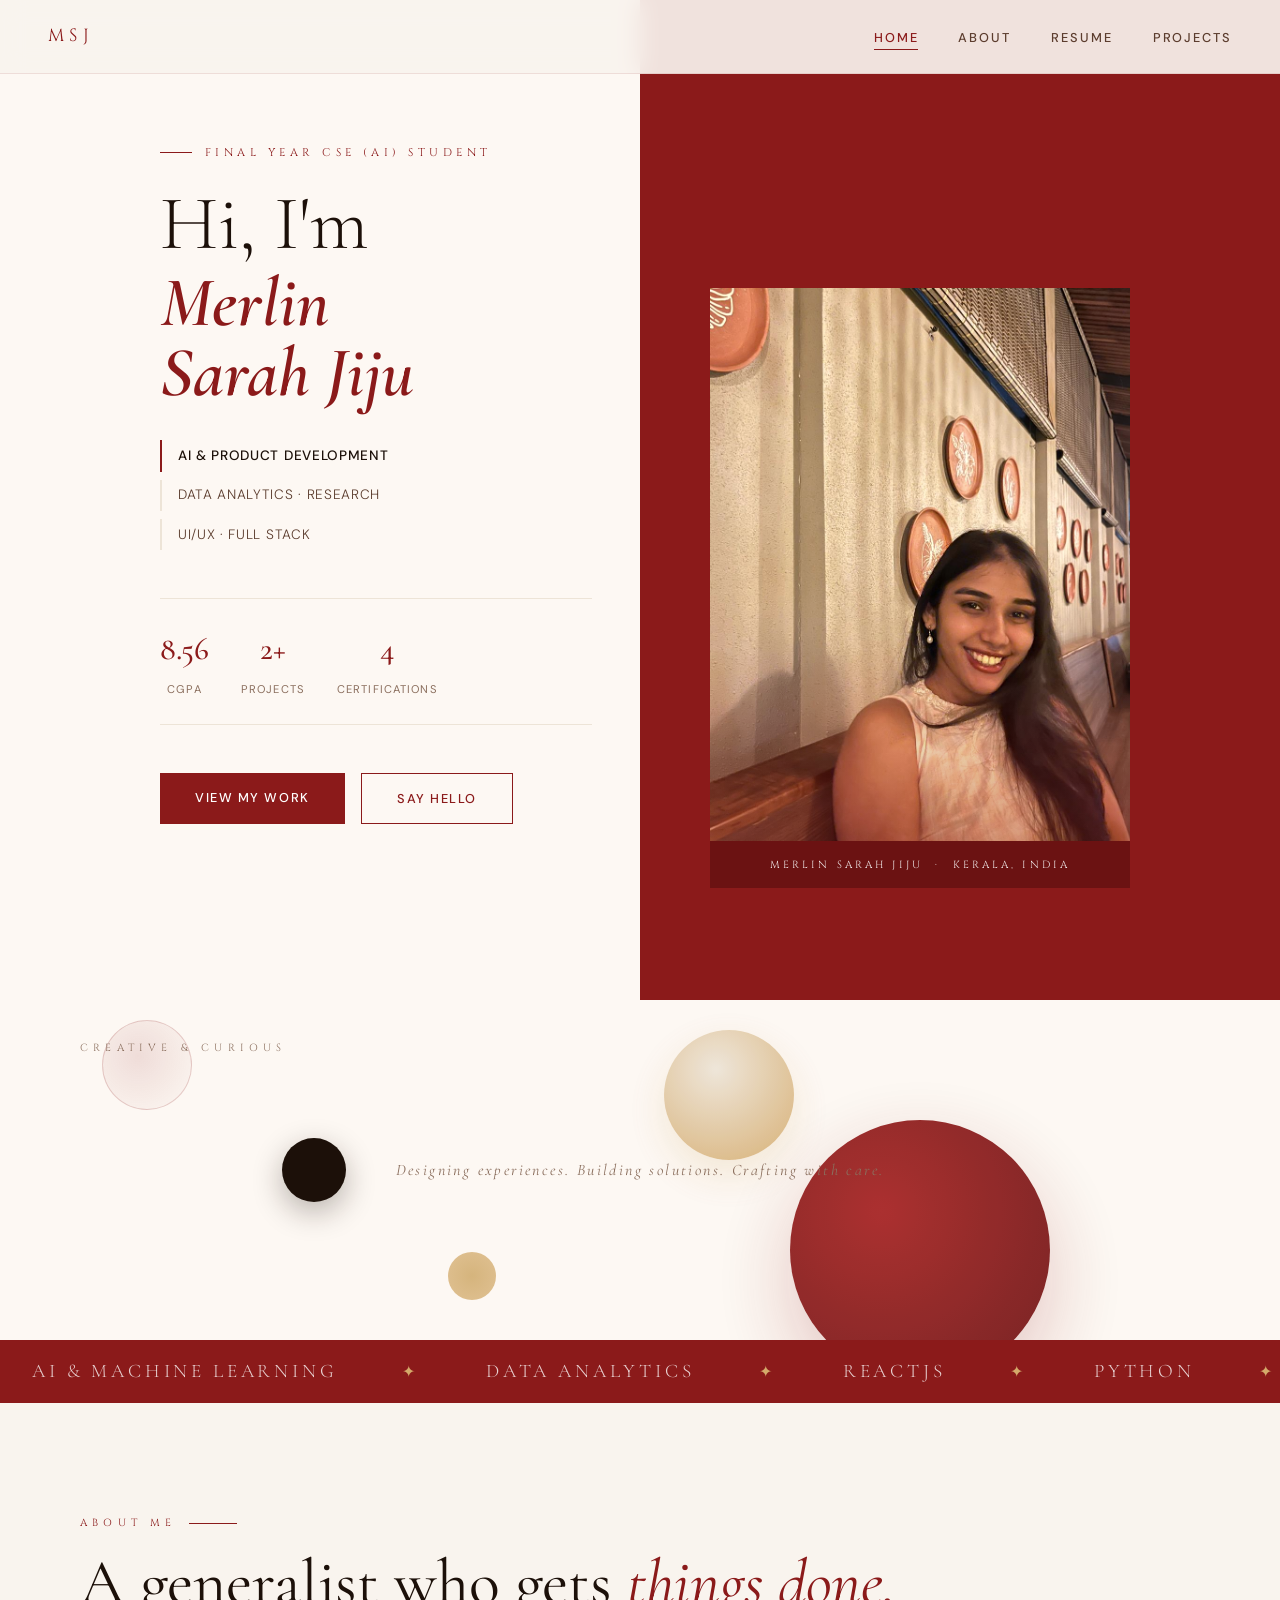
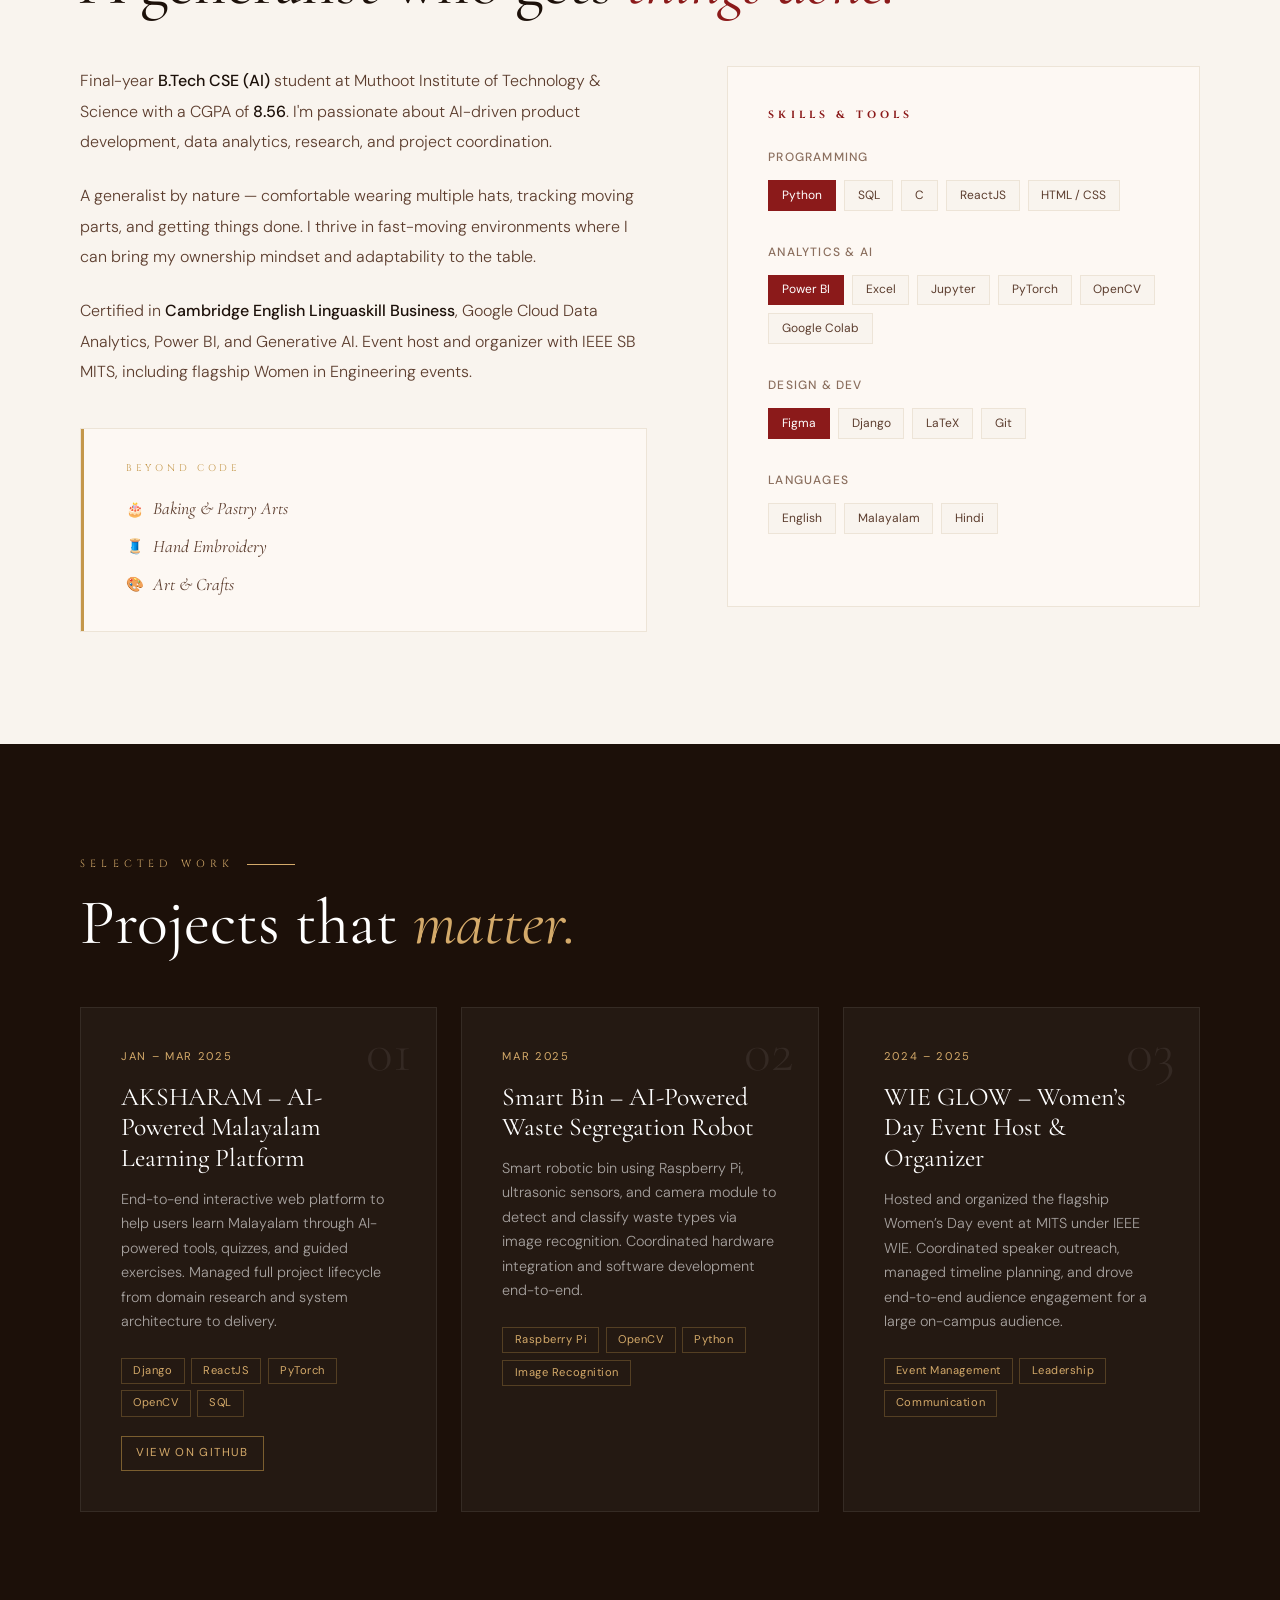
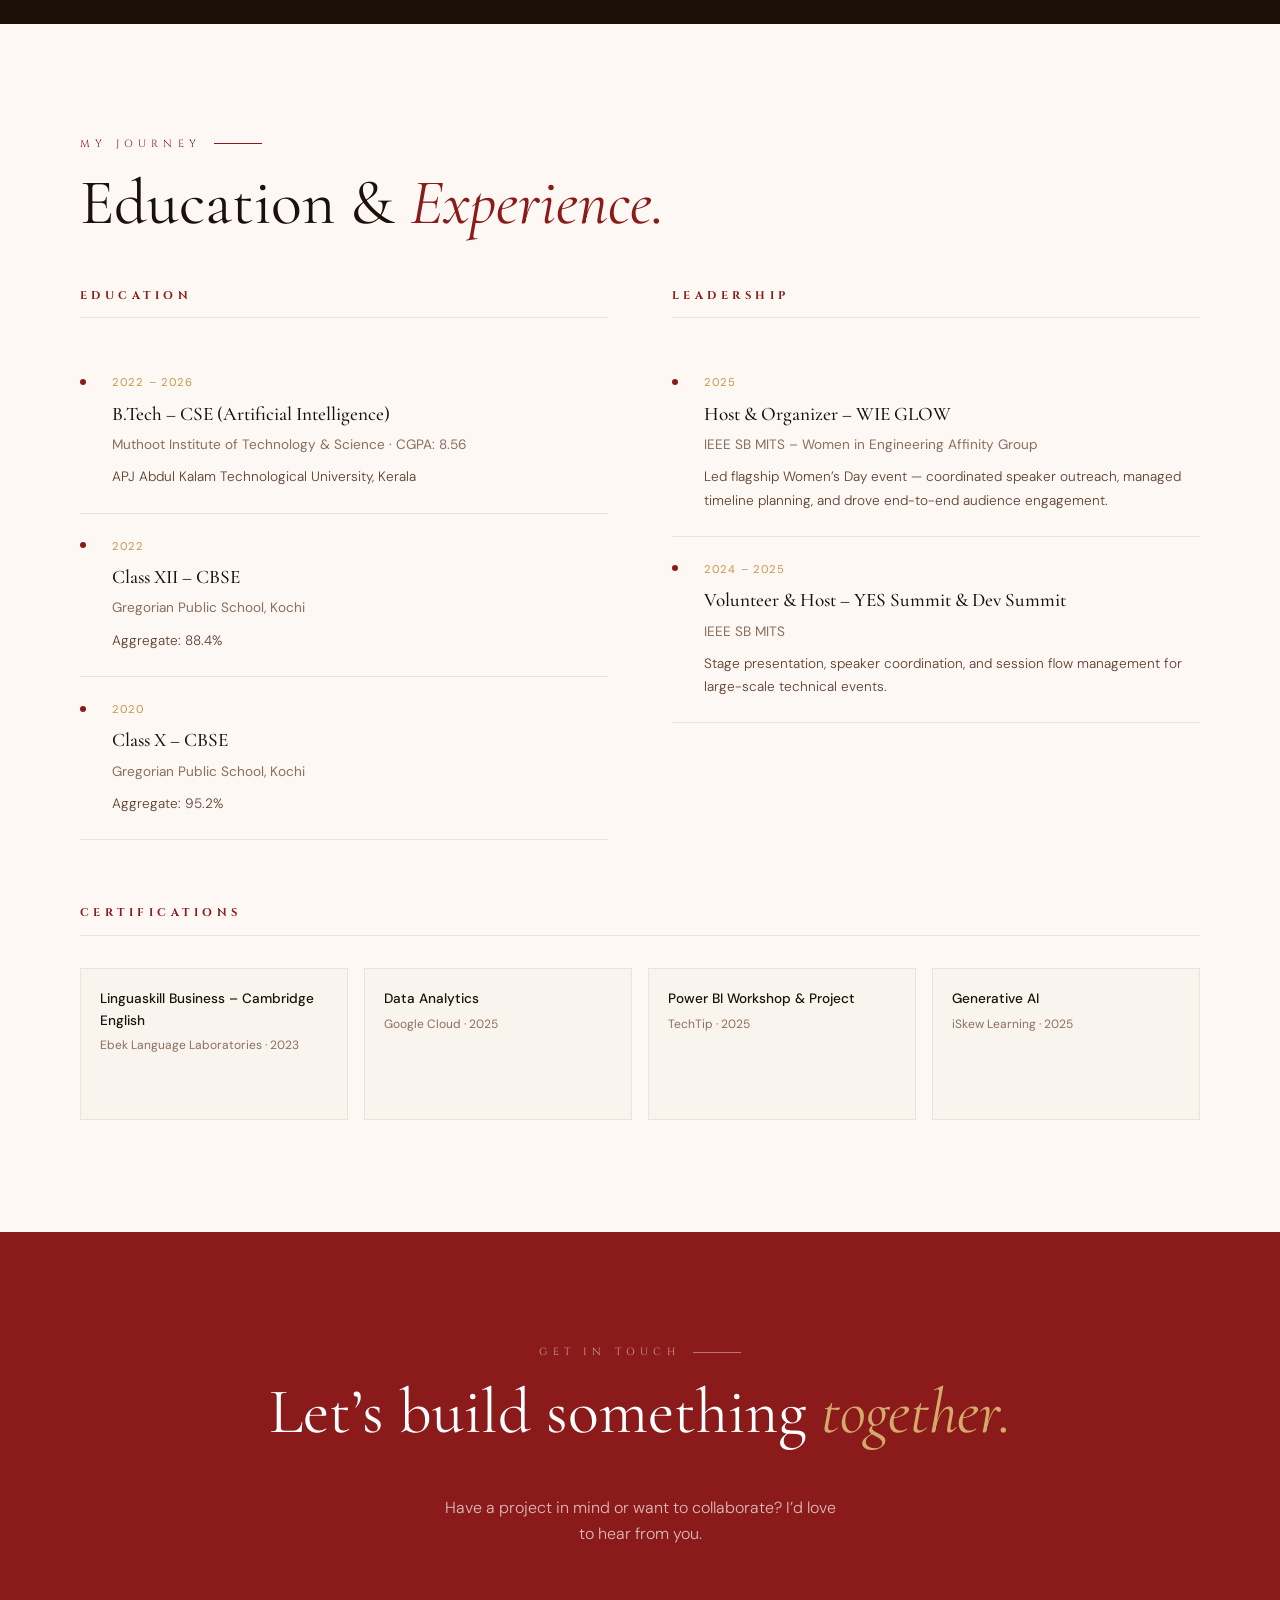
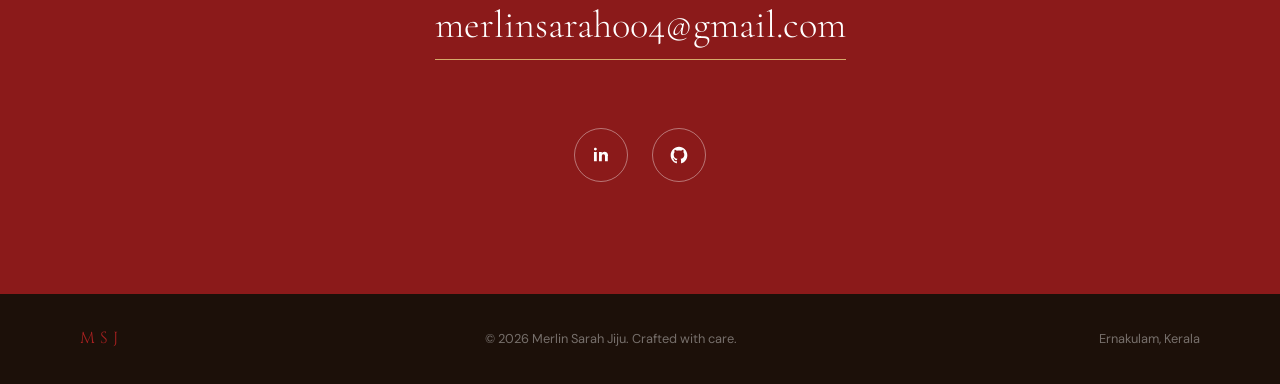
==== merlin-portfolio/index.html @ 2bfae598 "full site sett" ====
<!DOCTYPE html>
<html lang="en">
<head>
    <meta charset="UTF-8">
    <meta name="viewport" content="width=device-width, initial-scale=1.0">
    <title>Merlin Sarah Jiju | Portfolio</title>

    <!-- Google Fonts -->
    <link rel="preconnect" href="https://fonts.googleapis.com">
    <link rel="preconnect" href="https://fonts.gstatic.com" crossorigin>
    <link href="https://fonts.googleapis.com/css2?family=Cormorant+Garamond:ital,wght@0,300;0,400;0,500;0,600;1,300;1,400&family=DM+Sans:wght@300;400;500&family=Cinzel:wght@400;500&display=swap" rel="stylesheet">

    <!-- Stylesheet -->
    <link rel="stylesheet" href="assets/css/styles.css">
</head>
<body>

    <!-- ══════════════════════════════════
         NAVIGATION
    ══════════════════════════════════ -->
    <nav id="navbar">
        <div class="nav-logo">MSJ</div>
        <ul class="nav-links">
            <li><a href="#home">Home</a></li>
            <li><a href="#about">About</a></li>
            <li><a href="#resume">Resume</a></li>
            <li><a href="#projects">Projects</a></li>
        </ul>
    </nav>

    <!-- ══════════════════════════════════
         HERO SECTION
    ══════════════════════════════════ -->
    <section id="home">

        <!-- Left — Text Content -->
        <div class="hero-left">
            <div class="hero-eyebrow">Final Year CSE (AI) Student</div>
            <div class="hero-greeting">Hi, I'm</div>
            <div class="hero-name">Merlin<br>Sarah Jiju</div>

            <div class="hero-taglines">
                <div class="hero-role highlight">AI &amp; Product Development</div>
                <div class="hero-role">Data Analytics &middot; Research</div>
                <div class="hero-role">UI/UX &middot; Full Stack</div>
            </div>

            <div class="hero-stats">
                <div class="stat">
                    <span class="stat-num">8.56</span>
                    <span class="stat-label">CGPA</span>
                </div>
                <div class="stat">
                    <span class="stat-num">2+</span>
                    <span class="stat-label">Projects</span>
                </div>
                <div class="stat">
                    <span class="stat-num">4</span>
                    <span class="stat-label">Certifications</span>
                </div>
            </div>

            <div class="hero-cta">
                <a href="#projects" class="btn-primary">View My Work</a>
                <a href="mailto:merlinsarah004@gmail.com" class="btn-secondary">Say Hello</a>
            </div>
        </div>

        <!-- Right — Photo -->
        <div class="hero-right">
            <div class="photo-container">
                <div class="photo-frame">
                    <!-- 📸 Replace merlin.jpg with any updated photo in assets/images/ -->
                    <img src="assets/images/merlin.jpg" alt="Merlin Sarah Jiju">
                    <div class="photo-overlay"></div>
                    <div class="photo-caption">Merlin Sarah Jiju &nbsp;&middot;&nbsp; Kerala, India</div>
                </div>
            </div>
        </div>

    </section>

    <!-- ══════════════════════════════════
         ANIMATED FLOATING ORBS
         (Decorative section between Hero & Marquee)
    ══════════════════════════════════ -->
    <div class="orbs-section">
        <span class="orbs-label">Creative &amp; Curious</span>
        <div class="orb-field">
            <div class="orb orb-1"></div>
            <div class="orb orb-2"></div>
            <div class="orb orb-3"></div>
            <div class="orb orb-4"></div>
            <div class="orb orb-5"></div>
        </div>
        <div class="orb-tagline">
            <span>Designing experiences. Building solutions. Crafting with care.</span>
        </div>
    </div>

    <!-- ══════════════════════════════════
         SCROLLING SKILLS MARQUEE
    ══════════════════════════════════ -->
    <div class="marquee-section">
        <div class="marquee-track">
            <span>AI &amp; Machine Learning</span><span class="dot">&#10022;</span>
            <span>Data Analytics</span><span class="dot">&#10022;</span>
            <span>ReactJS</span><span class="dot">&#10022;</span>
            <span>Python</span><span class="dot">&#10022;</span>
            <span>Power BI</span><span class="dot">&#10022;</span>
            <span>Product Development</span><span class="dot">&#10022;</span>
            <span>Research &amp; Outreach</span><span class="dot">&#10022;</span>
            <span>Figma</span><span class="dot">&#10022;</span>
            <span>IEEE Student Branch</span><span class="dot">&#10022;</span>
            <!-- Duplicate for seamless loop -->
            <span>AI &amp; Machine Learning</span><span class="dot">&#10022;</span>
            <span>Data Analytics</span><span class="dot">&#10022;</span>
            <span>ReactJS</span><span class="dot">&#10022;</span>
            <span>Python</span><span class="dot">&#10022;</span>
            <span>Power BI</span><span class="dot">&#10022;</span>
            <span>Product Development</span><span class="dot">&#10022;</span>
            <span>Research &amp; Outreach</span><span class="dot">&#10022;</span>
            <span>Figma</span><span class="dot">&#10022;</span>
            <span>IEEE Student Branch</span><span class="dot">&#10022;</span>
        </div>
    </div>

    <!-- ══════════════════════════════════
         ABOUT SECTION
    ══════════════════════════════════ -->
    <section id="about">

        <div class="section-label reveal">About Me</div>
        <h2 class="section-title reveal">A generalist who gets <em>things done.</em></h2>

        <div class="about-grid">

            <!-- Left — Bio Text + Beyond Code -->
            <div class="about-body">
                <p class="reveal">
                    Final-year <strong>B.Tech CSE (AI)</strong> student at Muthoot Institute of Technology &amp; Science
                    with a CGPA of <strong>8.56</strong>. I'm passionate about AI-driven product development,
                    data analytics, research, and project coordination.
                </p>
                <p class="reveal reveal-delay-1">
                    A generalist by nature &mdash; comfortable wearing multiple hats, tracking moving parts,
                    and getting things done. I thrive in fast-moving environments where I can bring my
                    ownership mindset and adaptability to the table.
                </p>
                <p class="reveal reveal-delay-2">
                    Certified in <strong>Cambridge English Linguaskill Business</strong>, Google Cloud Data
                    Analytics, Power BI, and Generative AI. Event host and organizer with IEEE SB MITS,
                    including flagship Women in Engineering events.
                </p>

                <!-- Beyond Code — personal interests card -->
                <div class="beyond-code reveal reveal-delay-3">
                    <div class="beyond-code-label">Beyond Code</div>
                    <div class="beyond-items">
                        <div class="beyond-item">
                            <span class="icon">🎂</span> Baking &amp; Pastry Arts
                        </div>
                        <div class="beyond-item">
                            <span class="icon">🧵</span> Hand Embroidery
                        </div>
                        <div class="beyond-item">
                            <span class="icon">🎨</span> Art &amp; Crafts
                        </div>
                    </div>
                </div>
            </div>

            <!-- Right — Skills Panel -->
            <div class="skills-panel reveal">
                <h4>Skills &amp; Tools</h4>

                <div class="skill-group">
                    <div class="skill-group-name">Programming</div>
                    <div class="skill-tags">
                        <span class="tag crimson">Python</span>
                        <span class="tag">SQL</span>
                        <span class="tag">C</span>
                        <span class="tag">ReactJS</span>
                        <span class="tag">HTML / CSS</span>
                    </div>
                </div>

                <div class="skill-group">
                    <div class="skill-group-name">Analytics &amp; AI</div>
                    <div class="skill-tags">
                        <span class="tag crimson">Power BI</span>
                        <span class="tag">Excel</span>
                        <span class="tag">Jupyter</span>
                        <span class="tag">PyTorch</span>
                        <span class="tag">OpenCV</span>
                        <span class="tag">Google Colab</span>
                    </div>
                </div>

                <div class="skill-group">
                    <div class="skill-group-name">Design &amp; Dev</div>
                    <div class="skill-tags">
                        <span class="tag crimson">Figma</span>
                        <span class="tag">Django</span>
                        <span class="tag">LaTeX</span>
                        <span class="tag">Git</span>
                    </div>
                </div>

                <div class="skill-group">
                    <div class="skill-group-name">Languages</div>
                    <div class="skill-tags">
                        <span class="tag">English</span>
                        <span class="tag">Malayalam</span>
                        <span class="tag">Hindi</span>
                    </div>
                </div>
            </div>

        </div>
    </section>

    <!-- ══════════════════════════════════
         PROJECTS SECTION
    ══════════════════════════════════ -->
    <section id="projects">

        <div class="section-label reveal">Selected Work</div>
        <h2 class="section-title reveal">Projects that <em>matter.</em></h2>

        <div class="projects-grid">

            <!-- Project 1 -->
            <div class="project-card reveal">
                <div class="project-num">01</div>
                <div class="project-period">Jan &ndash; Mar 2025</div>
                <h3 class="project-title">AKSHARAM &ndash; AI-Powered Malayalam Learning Platform</h3>
                <p class="project-desc">
                    End-to-end interactive web platform to help users learn Malayalam through AI-powered
                    tools, quizzes, and guided exercises. Managed full project lifecycle from domain
                    research and system architecture to delivery.
                </p>
                <div class="project-tech">
                    <span class="tech-chip">Django</span>
                    <span class="tech-chip">ReactJS</span>
                    <span class="tech-chip">PyTorch</span>
                    <span class="tech-chip">OpenCV</span>
                    <span class="tech-chip">SQL</span>
                </div>
                <a href="https://github.com/merlinn004/aksharam" class="project-link" target="_blank" rel="noopener">View on GitHub</a>
            </div>

            <!-- Project 2 -->
            <div class="project-card reveal reveal-delay-1">
                <div class="project-num">02</div>
                <div class="project-period">Mar 2025</div>
                <h3 class="project-title">Smart Bin &ndash; AI-Powered Waste Segregation Robot</h3>
                <p class="project-desc">
                    Smart robotic bin using Raspberry Pi, ultrasonic sensors, and camera module to detect
                    and classify waste types via image recognition. Coordinated hardware integration and
                    software development end-to-end.
                </p>
                <div class="project-tech">
                    <span class="tech-chip">Raspberry Pi</span>
                    <span class="tech-chip">OpenCV</span>
                    <span class="tech-chip">Python</span>
                    <span class="tech-chip">Image Recognition</span>
                </div>
            </div>

            <!-- Project 3 -->
            <div class="project-card reveal reveal-delay-2">
                <div class="project-num">03</div>
                <div class="project-period">2024 &ndash; 2025</div>
                <h3 class="project-title">WIE GLOW &ndash; Women&rsquo;s Day Event Host &amp; Organizer</h3>
                <p class="project-desc">
                    Hosted and organized the flagship Women&rsquo;s Day event at MITS under IEEE WIE.
                    Coordinated speaker outreach, managed timeline planning, and drove end-to-end
                    audience engagement for a large on-campus audience.
                </p>
                <div class="project-tech">
                    <span class="tech-chip">Event Management</span>
                    <span class="tech-chip">Leadership</span>
                    <span class="tech-chip">Communication</span>
                </div>
            </div>

        </div>
    </section>

    <!-- ══════════════════════════════════
         RESUME SECTION
    ══════════════════════════════════ -->
    <section id="resume">

        <div class="section-label reveal">My Journey</div>
        <h2 class="section-title reveal">Education &amp; <em>Experience.</em></h2>

        <div class="resume-grid">

            <!-- Education Column -->
            <div class="resume-col">
                <h3>Education</h3>

                <div class="resume-item reveal">
                    <div class="resume-date">2022 &ndash; 2026</div>
                    <div class="resume-title">B.Tech &ndash; CSE (Artificial Intelligence)</div>
                    <div class="resume-org">Muthoot Institute of Technology &amp; Science &middot; CGPA: 8.56</div>
                    <div class="resume-desc">APJ Abdul Kalam Technological University, Kerala</div>
                </div>

                <div class="resume-item reveal">
                    <div class="resume-date">2022</div>
                    <div class="resume-title">Class XII &ndash; CBSE</div>
                    <div class="resume-org">Gregorian Public School, Kochi</div>
                    <div class="resume-desc">Aggregate: 88.4%</div>
                </div>

                <div class="resume-item reveal">
                    <div class="resume-date">2020</div>
                    <div class="resume-title">Class X &ndash; CBSE</div>
                    <div class="resume-org">Gregorian Public School, Kochi</div>
                    <div class="resume-desc">Aggregate: 95.2%</div>
                </div>
            </div>

            <!-- Leadership Column -->
            <div class="resume-col">
                <h3>Leadership</h3>

                <div class="resume-item reveal">
                    <div class="resume-date">2025</div>
                    <div class="resume-title">Host &amp; Organizer &ndash; WIE GLOW</div>
                    <div class="resume-org">IEEE SB MITS &ndash; Women in Engineering Affinity Group</div>
                    <div class="resume-desc">
                        Led flagship Women&rsquo;s Day event &mdash; coordinated speaker outreach, managed
                        timeline planning, and drove end-to-end audience engagement.
                    </div>
                </div>

                <div class="resume-item reveal">
                    <div class="resume-date">2024 &ndash; 2025</div>
                    <div class="resume-title">Volunteer &amp; Host &ndash; YES Summit &amp; Dev Summit</div>
                    <div class="resume-org">IEEE SB MITS</div>
                    <div class="resume-desc">
                        Stage presentation, speaker coordination, and session flow management
                        for large-scale technical events.
                    </div>
                </div>
            </div>

        </div>

        <!-- Certifications -->
        <div class="cert-grid reveal">
            <h3>Certifications</h3>
            <div class="cert-items">
                <div class="cert-item">
                    <div class="cert-name">Linguaskill Business &ndash; Cambridge English</div>
                    <div class="cert-issuer">Ebek Language Laboratories &middot; 2023</div>
                    <a class="cert-view-btn" href="assets/images/linguaskill.pdf" target="_blank" rel="noopener">View Certificate</a>
                </div>
                <div class="cert-item">
                    <div class="cert-name">Data Analytics</div>
                    <div class="cert-issuer">Google Cloud &middot; 2025</div>
                    <a class="cert-view-btn" href="assets/images/Google%20cloud%20.pdf" target="_blank" rel="noopener">View Certificate</a>
                </div>
                <div class="cert-item">
                    <div class="cert-name">Power BI Workshop &amp; Project</div>
                    <div class="cert-issuer">TechTip &middot; 2025</div>
                    <a class="cert-view-btn" href="assets/images/PowerBI.pdf" target="_blank" rel="noopener">View Certificate</a>
                </div>
                <div class="cert-item">
                    <div class="cert-name">Generative AI</div>
                    <div class="cert-issuer">iSkew Learning &middot; 2025</div>
                    <a class="cert-view-btn" href="assets/images/Gen%20AI.pdf" target="_blank" rel="noopener">View Certificate</a>
                </div>
            </div>
        </div>

    </section>

    <!-- ══════════════════════════════════
         CONTACT SECTION
    ══════════════════════════════════ -->
    <section id="contact">
        <div class="section-label">Get In Touch</div>
        <h2 class="section-title">Let&rsquo;s build something <em>together.</em></h2>
        <p class="contact-subtext">Have a project in mind or want to collaborate? I&rsquo;d love to hear from you.</p>
        <a href="mailto:merlinsarah004@gmail.com" class="contact-email">merlinsarah004@gmail.com</a>
        <div class="social-row">
            <a href="https://www.linkedin.com/in/merlin-jiju004/" class="social-btn" target="_blank" rel="noopener" aria-label="LinkedIn profile">
                <svg viewBox="0 0 24 24" aria-hidden="true" focusable="false">
                    <path d="M6.94 8.5H3.56V19.5H6.94V8.5ZM5.25 3.25C4.17 3.25 3.5 3.96 3.5 4.89C3.5 5.8 4.15 6.53 5.21 6.53H5.23C6.33 6.53 7 5.8 7 4.89C6.98 3.96 6.33 3.25 5.25 3.25ZM20.5 13.19C20.5 9.81 18.69 8.24 16.28 8.24C14.34 8.24 13.47 9.31 12.99 10.06V8.5H9.62C9.66 9.53 9.62 19.5 9.62 19.5H12.99V13.36C12.99 13.03 13.01 12.7 13.11 12.46C13.37 11.8 13.96 11.11 14.96 11.11C16.27 11.11 16.79 12.11 16.79 13.58V19.5H20.16V13.19H20.5Z" fill="currentColor"/>
                </svg>
            </a>
            <a href="https://github.com/merlinn004" class="social-btn" target="_blank" rel="noopener" aria-label="GitHub profile">
                <svg viewBox="0 0 24 24" aria-hidden="true" focusable="false">
                    <path d="M12 2C6.48 2 2 6.59 2 12.25C2 16.78 4.87 20.62 8.84 21.98C9.34 22.08 9.52 21.76 9.52 21.49C9.52 21.25 9.51 20.45 9.5 19.4C6.73 20.02 6.14 18.18 6.14 18.18C5.68 16.96 5.03 16.63 5.03 16.63C4.12 15.99 5.1 16.01 5.1 16.01C6.11 16.08 6.64 17.07 6.64 17.07C7.54 18.65 9 18.19 9.57 17.91C9.67 17.24 9.92 16.78 10.2 16.52C7.99 16.26 5.67 15.37 5.67 11.4C5.67 10.27 6.06 9.35 6.71 8.62C6.61 8.36 6.26 7.29 6.81 5.84C6.81 5.84 7.65 5.57 9.5 6.86C10.3 6.63 11.15 6.52 12 6.52C12.85 6.52 13.7 6.63 14.5 6.86C16.35 5.57 17.19 5.84 17.19 5.84C17.74 7.29 17.39 8.36 17.29 8.62C17.94 9.35 18.33 10.27 18.33 11.4C18.33 15.38 16 16.25 13.79 16.51C14.14 16.82 14.46 17.43 14.46 18.38C14.46 19.74 14.45 20.96 14.45 21.49C14.45 21.76 14.63 22.09 15.14 21.98C19.11 20.61 22 16.78 22 12.25C22 6.59 17.52 2 12 2Z" fill="currentColor"/>
                </svg>
            </a>
        </div>
    </section>

    <!-- ══════════════════════════════════
         FOOTER
    ══════════════════════════════════ -->
    <footer>
        <div class="footer-logo">MSJ</div>
        <p>&copy; 2026 Merlin Sarah Jiju. Crafted with care.</p>
        <p>Ernakulam, Kerala</p>
    </footer>

    <!-- JavaScript -->
    <script src="assets/js/script.js"></script>

</body>
</html>
---- merlin-portfolio/assets/css/styles.css ----
/* ============================================
   MERLIN SARAH JIJU — PORTFOLIO STYLESHEET
   Color Palette: Crimson · Cream · Gold
   ============================================ */

/* ── CSS VARIABLES ── */
:root {
    --crimson:        #8B1A1A;
    --crimson-deep:   #6B1212;
    --crimson-light:  #A52020;
    --cream:          #F9F4EE;
    --warm-white:     #FDF8F3;
    --parchment:      #EDE4D7;
    --dark:           #1C1009;
    --text-mid:       #5C3D2E;
    --text-light:     #8B6F5E;
    --gold:           #C4974A;
    --gold-light:     #D4AA6A;
}

/* ── RESET & BASE ── */
* {
    margin: 0;
    padding: 0;
    box-sizing: border-box;
}

html {
    scroll-behavior: smooth;
}

body {
    font-family: 'DM Sans', sans-serif;
    background: var(--cream);
    color: var(--dark);
    overflow-x: hidden;
    line-height: 1.6;
}

/* ── NAVBAR ── */
nav {
    position: fixed;
    top: 0; left: 0; right: 0;
    z-index: 999;
    display: flex;
    justify-content: space-between;
    align-items: center;
    padding: 1.4rem 3rem;
    background: rgba(249, 244, 238, 0.92);
    backdrop-filter: blur(12px);
    border-bottom: 1px solid rgba(139, 26, 26, 0.1);
    transition: all 0.3s ease;
}

nav.scrolled {
    padding: 1rem 3rem;
    box-shadow: 0 2px 30px rgba(139, 26, 26, 0.08);
}

.nav-logo {
    font-family: 'Cinzel', serif;
    font-size: 1.1rem;
    letter-spacing: 0.3em;
    color: var(--crimson);
    text-decoration: none;
}

.nav-links {
    display: flex;
    gap: 2.5rem;
    list-style: none;
}

.nav-links a {
    font-family: 'DM Sans', sans-serif;
    font-size: 0.8rem;
    font-weight: 500;
    letter-spacing: 0.15em;
    text-transform: uppercase;
    color: var(--text-mid);
    text-decoration: none;
    position: relative;
    transition: color 0.3s;
}

.nav-links a::after {
    content: '';
    position: absolute;
    bottom: -4px; left: 0;
    width: 0; height: 1px;
    background: var(--crimson);
    transition: width 0.3s ease;
}

.nav-links a:hover,
.nav-links a.active {
    color: var(--crimson);
}

.nav-links a:hover::after,
.nav-links a.active::after {
    width: 100%;
}

/* ── HERO SECTION ── */
#home {
    min-height: 100vh;
    display: grid;
    grid-template-columns: 1fr 1fr;
    padding-top: 80px;
    background: var(--warm-white);
    position: relative;
    overflow: hidden;
}

/* Crimson background panel for the right side */
#home::before {
    content: '';
    position: absolute;
    top: 0; right: 0;
    width: 50%; height: 100%;
    background: var(--crimson);
    z-index: 0;
}

/* ── HERO LEFT ── */
.hero-left {
    position: relative;
    z-index: 2;
    display: flex;
    flex-direction: column;
    justify-content: center;
    padding: 4rem 3rem 4rem 5rem;
}

.hero-eyebrow {
    font-family: 'Cinzel', serif;
    font-size: 0.7rem;
    letter-spacing: 0.4em;
    text-transform: uppercase;
    color: var(--crimson);
    margin-bottom: 1.5rem;
    display: flex;
    align-items: center;
    gap: 0.8rem;
}

.hero-eyebrow::before {
    content: '';
    width: 2rem; height: 1px;
    background: var(--crimson);
    flex-shrink: 0;
}

.hero-greeting {
    font-family: 'Cormorant Garamond', serif;
    font-size: clamp(3rem, 6vw, 5.5rem);
    font-weight: 300;
    line-height: 1;
    color: var(--dark);
    margin-bottom: 0.3rem;
}

.hero-name {
    font-family: 'Cormorant Garamond', serif;
    font-size: clamp(2.8rem, 5.5vw, 5rem);
    font-weight: 600;
    font-style: italic;
    line-height: 1;
    color: var(--crimson);
    margin-bottom: 2rem;
}

.hero-taglines {
    margin-bottom: 2.5rem;
}

.hero-role {
    font-size: 0.85rem;
    font-weight: 300;
    letter-spacing: 0.05em;
    color: var(--text-mid);
    padding: 0.3rem 0 0.3rem 1rem;
    border-left: 2px solid var(--parchment);
    margin-bottom: 0.5rem;
    text-transform: uppercase;
}

.hero-role.highlight {
    border-color: var(--crimson);
    color: var(--dark);
    font-weight: 500;
}

.hero-stats {
    display: flex;
    gap: 2rem;
    margin-bottom: 3rem;
    padding: 1.5rem 0;
    border-top: 1px solid var(--parchment);
    border-bottom: 1px solid var(--parchment);
}

.stat {
    text-align: center;
}

.stat-num {
    font-family: 'Cormorant Garamond', serif;
    font-size: 2rem;
    font-weight: 500;
    color: var(--crimson);
    display: block;
}

.stat-label {
    font-size: 0.7rem;
    letter-spacing: 0.1em;
    text-transform: uppercase;
    color: var(--text-light);
}

.hero-cta {
    display: flex;
    gap: 1rem;
    flex-wrap: wrap;
}

/* ── BUTTONS ── */
.btn-primary {
    padding: 0.9rem 2.2rem;
    background: var(--crimson);
    color: white;
    border: none;
    font-family: 'DM Sans', sans-serif;
    font-size: 0.8rem;
    font-weight: 500;
    letter-spacing: 0.12em;
    text-transform: uppercase;
    text-decoration: none;
    cursor: pointer;
    transition: all 0.3s ease;
    display: inline-block;
}

.btn-primary:hover {
    background: var(--crimson-deep);
    transform: translateY(-2px);
    box-shadow: 0 8px 25px rgba(139, 26, 26, 0.3);
}

.btn-secondary {
    padding: 0.9rem 2.2rem;
    background: transparent;
    color: var(--crimson);
    border: 1px solid var(--crimson);
    font-family: 'DM Sans', sans-serif;
    font-size: 0.8rem;
    font-weight: 500;
    letter-spacing: 0.12em;
    text-transform: uppercase;
    text-decoration: none;
    cursor: pointer;
    transition: all 0.3s ease;
    display: inline-block;
}

.btn-secondary:hover {
    background: var(--crimson);
    color: white;
}

/* ── HERO RIGHT (PHOTO) ── */
.hero-right {
    position: relative;
    z-index: 2;
    display: flex;
    align-items: flex-end;
    justify-content: center;
    padding: 2rem 3rem 0;
}

.photo-container {
    position: relative;
    width: 100%;
    max-width: 420px;
}

.photo-frame {
    position: relative;
    overflow: hidden;
}

.photo-frame img {
    width: 100%;
    height: 600px;
    object-fit: cover;
    object-position: top center;
    display: block;
    filter: contrast(1.05) saturate(0.9);
    mix-blend-mode: multiply;
}

.photo-overlay {
    position: absolute;
    bottom: 0; left: 0; right: 0;
    height: 40%;
    background: linear-gradient(to top, var(--crimson) 0%, transparent 100%);
    opacity: 0.4;
    pointer-events: none;
}

.photo-caption {
    position: absolute;
    bottom: -1px; left: 0; right: 0;
    background: var(--crimson-deep);
    color: rgba(255, 255, 255, 0.9);
    text-align: center;
    padding: 1rem;
    font-family: 'Cinzel', serif;
    font-size: 0.65rem;
    letter-spacing: 0.3em;
    text-transform: uppercase;
}

/* ── ANIMATED FLOATING ORBS SECTION ── */
.orbs-section {
    position: relative;
    background: var(--warm-white);
    height: 340px;
    overflow: hidden;
    display: flex;
    align-items: center;
    justify-content: center;
}

.orbs-label {
    position: absolute;
    top: 2.5rem;
    left: 5rem;
    font-family: 'Cinzel', serif;
    font-size: 0.65rem;
    letter-spacing: 0.5em;
    text-transform: uppercase;
    color: var(--text-light);
    z-index: 10;
}

.orb-field {
    position: absolute;
    inset: 0;
}

.orb {
    position: absolute;
    border-radius: 50%;
}

/* Large crimson orb — main focal point */
.orb-1 {
    width: 260px; height: 260px;
    background: radial-gradient(circle at 35% 35%, var(--crimson-light), var(--crimson-deep));
    bottom: -40px; right: 18%;
    animation: drift1 8s ease-in-out infinite;
    opacity: 0.92;
    box-shadow: 0 30px 80px rgba(139, 26, 26, 0.25);
}

/* Medium parchment/gold orb */
.orb-2 {
    width: 130px; height: 130px;
    background: radial-gradient(circle at 40% 30%, var(--parchment), var(--gold-light));
    top: 30px; right: 38%;
    animation: drift2 6s ease-in-out infinite;
    opacity: 0.9;
    box-shadow: 0 15px 40px rgba(196, 151, 74, 0.2);
}

/* Small dark orb */
.orb-3 {
    width: 64px; height: 64px;
    background: var(--dark);
    left: 22%; top: 50%;
    transform: translateY(-50%);
    animation: drift3 7s ease-in-out infinite;
    box-shadow: 0 10px 30px rgba(28, 16, 9, 0.3);
}

/* Tiny gold accent dot */
.orb-4 {
    width: 48px; height: 48px;
    background: radial-gradient(circle, var(--gold), var(--gold-light));
    left: 35%; bottom: 40px;
    animation: drift4 9s ease-in-out infinite;
    opacity: 0.7;
}

/* Faint crimson outline ring */
.orb-5 {
    width: 90px; height: 90px;
    background: radial-gradient(circle at 40% 40%, rgba(139, 26, 26, 0.12), transparent);
    border: 1px solid rgba(139, 26, 26, 0.18);
    left: 8%; top: 20px;
    animation: drift5 10s ease-in-out infinite;
}

.orb-tagline {
    position: absolute;
    left: 50%; top: 50%;
    transform: translate(-50%, -50%);
    text-align: center;
    z-index: 10;
    pointer-events: none;
    white-space: nowrap;
}

.orb-tagline span {
    font-family: 'Cormorant Garamond', serif;
    font-size: 1rem;
    font-style: italic;
    color: var(--text-light);
    letter-spacing: 0.15em;
}

/* Orb drift keyframe animations */
@keyframes drift1 {
    0%, 100% { transform: translateY(0px)   translateX(0px); }
    33%       { transform: translateY(-22px) translateX(8px); }
    66%       { transform: translateY(-10px) translateX(-12px); }
}

@keyframes drift2 {
    0%, 100% { transform: translateY(0px)   translateX(0px); }
    40%       { transform: translateY(18px)  translateX(-10px); }
    70%       { transform: translateY(-14px) translateX(6px); }
}

@keyframes drift3 {
    0%, 100% { transform: translateY(-50%) translateX(0px); }
    50%       { transform: translateY(calc(-50% - 20px)) translateX(15px); }
}

@keyframes drift4 {
    0%, 100% { transform: translateY(0px); }
    50%       { transform: translateY(-18px) translateX(-8px); }
}

@keyframes drift5 {
    0%, 100% { transform: translateY(0px) scale(1); }
    50%       { transform: translateY(-16px) scale(1.1); }
}

/* ── MARQUEE TICKER ── */
.marquee-section {
    background: var(--crimson);
    padding: 1rem 0;
    overflow: hidden;
    white-space: nowrap;
}

.marquee-track {
    display: inline-block;
    animation: marquee 20s linear infinite;
}

.marquee-track span {
    font-family: 'Cormorant Garamond', serif;
    font-size: 1.2rem;
    font-weight: 300;
    color: rgba(255, 255, 255, 0.8);
    letter-spacing: 0.2em;
    text-transform: uppercase;
    padding: 0 2rem;
}

.marquee-track span.dot {
    color: var(--gold-light);
    font-size: 1rem;
}

@keyframes marquee {
    from { transform: translateX(0); }
    to   { transform: translateX(-50%); }
}

/* ── SECTION SHARED STYLES ── */
section {
    padding: 7rem 5rem;
}

.section-label {
    font-family: 'Cinzel', serif;
    font-size: 0.65rem;
    letter-spacing: 0.5em;
    text-transform: uppercase;
    color: var(--crimson);
    margin-bottom: 1rem;
    display: flex;
    align-items: center;
    gap: 0.8rem;
}

.section-label::after {
    content: '';
    flex: 1;
    max-width: 3rem;
    height: 1px;
    background: var(--crimson);
}

.section-title {
    font-family: 'Cormorant Garamond', serif;
    font-size: clamp(2.5rem, 5vw, 4rem);
    font-weight: 400;
    line-height: 1.1;
    margin-bottom: 3rem;
}

.section-title em {
    font-style: italic;
    color: var(--crimson);
}

/* ── ABOUT SECTION ── */
#about {
    background: var(--cream);
}

.about-grid {
    display: grid;
    grid-template-columns: 1.2fr 1fr;
    gap: 5rem;
    align-items: start;
}

.about-body p {
    font-size: 1rem;
    font-weight: 300;
    line-height: 1.9;
    color: var(--text-mid);
    margin-bottom: 1.5rem;
}

.about-body p strong {
    color: var(--dark);
    font-weight: 500;
}

/* Beyond Code Card */
.beyond-code {
    margin-top: 2.5rem;
    padding: 2rem;
    background: var(--warm-white);
    border: 1px solid var(--parchment);
    position: relative;
    overflow: hidden;
}

.beyond-code::before {
    content: '';
    position: absolute;
    top: 0; left: 0;
    width: 3px; height: 100%;
    background: var(--gold);
}

.beyond-code-label {
    font-family: 'Cinzel', serif;
    font-size: 0.6rem;
    letter-spacing: 0.4em;
    text-transform: uppercase;
    color: var(--gold);
    margin-bottom: 1.2rem;
    padding-left: 0.8rem;
}

.beyond-items {
    display: flex;
    flex-direction: column;
    gap: 0.6rem;
    padding-left: 0.8rem;
}

.beyond-item {
    font-family: 'Cormorant Garamond', serif;
    font-size: 1.1rem;
    font-style: italic;
    color: var(--text-mid);
    display: flex;
    align-items: center;
    gap: 0.6rem;
}

.beyond-item .icon {
    font-style: normal;
    font-size: 0.9rem;
}

/* Skills Panel */
.skills-panel {
    background: var(--warm-white);
    border: 1px solid var(--parchment);
    padding: 2.5rem;
    position: sticky;
    top: 6rem;
}

.skills-panel h4 {
    font-family: 'Cinzel', serif;
    font-size: 0.65rem;
    letter-spacing: 0.4em;
    text-transform: uppercase;
    color: var(--crimson);
    margin-bottom: 1.5rem;
}

.skill-group {
    margin-bottom: 2rem;
}

.skill-group-name {
    font-size: 0.75rem;
    font-weight: 500;
    text-transform: uppercase;
    letter-spacing: 0.1em;
    color: var(--text-light);
    margin-bottom: 0.8rem;
}

.skill-tags {
    display: flex;
    flex-wrap: wrap;
    gap: 0.5rem;
}

.tag {
    padding: 0.3rem 0.8rem;
    background: var(--cream);
    border: 1px solid var(--parchment);
    font-size: 0.75rem;
    color: var(--text-mid);
    transition: all 0.2s;
    cursor: default;
}

.tag:hover {
    border-color: var(--crimson);
    color: var(--crimson);
}

.tag.crimson {
    background: var(--crimson);
    color: white;
    border-color: var(--crimson);
}

/* ── PROJECTS SECTION ── */
#projects {
    background: var(--dark);
    color: white;
}

#projects .section-label {
    color: var(--gold-light);
}

#projects .section-label::after {
    background: var(--gold-light);
}

#projects .section-title {
    color: white;
}

#projects .section-title em {
    color: var(--gold-light);
}

.projects-grid {
    display: grid;
    grid-template-columns: repeat(auto-fit, minmax(320px, 1fr));
    gap: 1.5rem;
}

.project-card {
    background: rgba(255, 255, 255, 0.04);
    border: 1px solid rgba(255, 255, 255, 0.08);
    padding: 2.5rem;
    position: relative;
    transition: all 0.4s ease;
    cursor: pointer;
    overflow: hidden;
}

.project-card::before {
    content: '';
    position: absolute;
    top: 0; left: 0;
    width: 3px; height: 0;
    background: var(--crimson);
    transition: height 0.4s ease;
}

.project-card:hover {
    background: rgba(255, 255, 255, 0.07);
    transform: translateY(-4px);
}

.project-card:hover::before {
    height: 100%;
}

.project-num {
    font-family: 'Cormorant Garamond', serif;
    font-size: 3.5rem;
    font-weight: 300;
    color: rgba(255, 255, 255, 0.07);
    position: absolute;
    top: 1rem; right: 1.5rem;
    line-height: 1;
    pointer-events: none;
}

.project-period {
    font-size: 0.7rem;
    letter-spacing: 0.15em;
    text-transform: uppercase;
    color: var(--gold-light);
    margin-bottom: 1rem;
}

.project-title {
    font-family: 'Cormorant Garamond', serif;
    font-size: 1.6rem;
    font-weight: 400;
    color: white;
    margin-bottom: 0.8rem;
    line-height: 1.2;
}

.project-desc {
    font-size: 0.9rem;
    font-weight: 300;
    color: rgba(255, 255, 255, 0.6);
    line-height: 1.7;
    margin-bottom: 1.5rem;
}

.project-tech {
    display: flex;
    flex-wrap: wrap;
    gap: 0.4rem;
}

.tech-chip {
    padding: 0.2rem 0.7rem;
    border: 1px solid rgba(196, 151, 74, 0.3);
    color: var(--gold-light);
    font-size: 0.7rem;
    letter-spacing: 0.05em;
    transition: all 0.2s;
}

.tech-chip:hover {
    background: rgba(196, 151, 74, 0.1);
}

.project-link {
    margin-top: 1.2rem;
    display: inline-block;
    padding: 0.45rem 0.9rem;
    border: 1px solid rgba(196, 151, 74, 0.55);
    color: var(--gold-light);
    font-size: 0.72rem;
    letter-spacing: 0.12em;
    text-transform: uppercase;
    text-decoration: none;
    transition: all 0.25s ease;
}

.project-link:hover {
    background: rgba(196, 151, 74, 0.14);
    border-color: var(--gold-light);
    color: #fff;
}

/* ── RESUME SECTION ── */
#resume {
    background: var(--warm-white);
}

.resume-grid {
    display: grid;
    grid-template-columns: 1fr 1fr;
    gap: 4rem;
}

.resume-col h3 {
    font-family: 'Cinzel', serif;
    font-size: 0.7rem;
    letter-spacing: 0.4em;
    text-transform: uppercase;
    color: var(--crimson);
    margin-bottom: 2rem;
    padding-bottom: 0.8rem;
    border-bottom: 1px solid var(--parchment);
}

.resume-item {
    padding: 1.5rem 0 1.5rem 2rem;
    border-bottom: 1px solid var(--parchment);
    position: relative;
}

.resume-item::before {
    content: '';
    position: absolute;
    left: 0; top: 1.8rem;
    width: 6px; height: 6px;
    background: var(--crimson);
    border-radius: 50%;
}

.resume-date {
    font-size: 0.7rem;
    letter-spacing: 0.1em;
    color: var(--gold);
    text-transform: uppercase;
    margin-bottom: 0.4rem;
}

.resume-title {
    font-family: 'Cormorant Garamond', serif;
    font-size: 1.2rem;
    font-weight: 500;
    color: var(--dark);
    margin-bottom: 0.3rem;
}

.resume-org {
    font-size: 0.85rem;
    color: var(--text-light);
    margin-bottom: 0.6rem;
}

.resume-desc {
    font-size: 0.85rem;
    font-weight: 300;
    color: var(--text-mid);
    line-height: 1.7;
}

/* Certifications */
.cert-grid {
    margin-top: 4rem;
}

.cert-grid h3 {
    font-family: 'Cinzel', serif;
    font-size: 0.7rem;
    letter-spacing: 0.4em;
    text-transform: uppercase;
    color: var(--crimson);
    margin-bottom: 2rem;
    padding-bottom: 0.8rem;
    border-bottom: 1px solid var(--parchment);
}

.cert-items {
    display: grid;
    grid-template-columns: repeat(auto-fit, minmax(240px, 1fr));
    gap: 1rem;
}

.cert-item {
    position: relative;
    padding: 1.2rem;
    background: var(--cream);
    border: 1px solid var(--parchment);
    transition: transform 0.25s ease, border-color 0.25s ease, box-shadow 0.25s ease, background-color 0.25s ease;
}

.cert-item:hover {
    transform: translateY(-4px) scale(1.03);
    border-color: #6B1212;
    background: #f8f1ef;
    box-shadow: 0 10px 24px rgba(107, 18, 18, 0.22);
}

.cert-name {
    font-size: 0.85rem;
    font-weight: 500;
    color: var(--dark);
    margin-bottom: 0.3rem;
    transition: color 0.25s ease;
}

.cert-issuer {
    font-size: 0.75rem;
    color: var(--text-light);
    transition: color 0.25s ease;
}

.cert-item:hover .cert-name {
    color: #6B1212;
}

.cert-item:hover .cert-issuer {
    color: #6B1212;
}

.cert-view-btn {
    margin-top: 0.9rem;
    display: inline-block;
    padding: 0.42rem 0.85rem;
    background: #6B1212;
    color: #fff;
    text-decoration: none;
    text-transform: uppercase;
    letter-spacing: 0.11em;
    font-size: 0.66rem;
    opacity: 0;
    transform: translateY(6px);
    pointer-events: none;
    transition: opacity 0.22s ease, transform 0.22s ease, background-color 0.22s ease;
}

.cert-item:hover .cert-view-btn,
.cert-item:focus-within .cert-view-btn {
    opacity: 1;
    transform: translateY(0);
    pointer-events: auto;
}

.cert-view-btn:hover,
.cert-view-btn:focus-visible {
    background: var(--crimson);
}

/* ── CONTACT SECTION ── */
#contact {
    background: var(--crimson);
    color: white;
    text-align: center;
}

#contact .section-label {
    color: rgba(255, 255, 255, 0.6);
    justify-content: center;
}

#contact .section-label::after {
    background: rgba(255, 255, 255, 0.4);
}

#contact .section-title {
    color: white;
}

#contact .section-title em {
    color: var(--gold-light);
}

.contact-subtext {
    color: rgba(255, 255, 255, 0.7);
    font-size: 1rem;
    max-width: 400px;
    margin: 0 auto 1rem;
    font-weight: 300;
}

.contact-email {
    font-family: 'Cormorant Garamond', serif;
    font-size: clamp(1.5rem, 3vw, 2.5rem);
    font-weight: 300;
    color: white;
    text-decoration: none;
    display: inline-block;
    margin: 2rem 0;
    position: relative;
    transition: color 0.3s;
}

.contact-email::after {
    content: '';
    position: absolute;
    bottom: -4px; left: 0;
    width: 100%; height: 1px;
    background: var(--gold-light);
}

.contact-email:hover {
    color: var(--gold-light);
}

.social-row {
    display: flex;
    justify-content: center;
    gap: 1.5rem;
    margin-top: 2.5rem;
    flex-wrap: wrap;
}

.social-btn {
    width: 3.4rem;
    height: 3.4rem;
    display: inline-flex;
    align-items: center;
    justify-content: center;
    border: 1px solid rgba(255, 255, 255, 0.4);
    color: white;
    text-decoration: none;
    border-radius: 999px;
    transition: all 0.3s;
}

.social-btn svg {
    width: 1.25rem;
    height: 1.25rem;
}

.social-btn:hover {
    background: white;
    color: var(--crimson);
    border-color: white;
    transform: translateY(-2px) scale(1.05);
}

/* ── FOOTER ── */
footer {
    background: var(--dark);
    padding: 2rem 5rem;
    display: flex;
    justify-content: space-between;
    align-items: center;
}

footer p {
    font-size: 0.8rem;
    color: rgba(255, 255, 255, 0.4);
}

.footer-logo {
    font-family: 'Cinzel', serif;
    font-size: 1rem;
    letter-spacing: 0.3em;
    color: var(--crimson-light);
}

/* ── SCROLL REVEAL ANIMATIONS ── */
.reveal {
    opacity: 0;
    transform: translateY(30px);
    transition: opacity 0.8s ease, transform 0.8s ease;
}

.reveal.visible {
    opacity: 1;
    transform: translateY(0);
}

.reveal-delay-1 { transition-delay: 0.15s; }
.reveal-delay-2 { transition-delay: 0.3s; }
.reveal-delay-3 { transition-delay: 0.45s; }

/* ── RESPONSIVE — TABLET ── */
@media (max-width: 1024px) {
    .hero-left {
        padding: 3rem 2rem 3rem 3rem;
    }
    .about-grid {
        gap: 3rem;
    }
}

/* ── RESPONSIVE — MOBILE ── */
@media (max-width: 900px) {
    nav {
        padding: 1rem 2rem;
    }

    .nav-links {
        gap: 1.2rem;
    }

    .nav-links a {
        font-size: 0.75rem;
    }

    /* Hero stacks vertically */
    #home {
        grid-template-columns: 1fr;
        min-height: auto;
    }

    #home::before {
        display: none;
    }

    .hero-left {
        padding: 2rem;
        padding-top: 2rem;
        background: var(--warm-white);
        order: 2;
    }

    .hero-right {
        background: var(--crimson);
        padding: 2rem;
        padding-bottom: 0;
        order: 1;
    }

    .photo-frame img {
        height: 400px;
    }

    /* Orbs section smaller on mobile */
    .orbs-section {
        height: 220px;
    }

    .orbs-label {
        left: 2rem;
        top: 1.5rem;
    }

    .orb-1 { width: 160px; height: 160px; }
    .orb-2 { width: 80px;  height: 80px;  }
    .orb-3 { width: 44px;  height: 44px;  }
    .orb-4 { width: 32px;  height: 32px;  }
    .orb-5 { width: 60px;  height: 60px;  }

    /* Sections */
    section {
        padding: 5rem 2rem;
    }

    .about-grid {
        grid-template-columns: 1fr;
        gap: 2rem;
    }

    .skills-panel {
        position: static;
    }

    .resume-grid {
        grid-template-columns: 1fr;
        gap: 2rem;
    }

    footer {
        flex-direction: column;
        gap: 1rem;
        text-align: center;
        padding: 2rem;
    }
}

@media (max-width: 480px) {
    .nav-links {
        gap: 0.8rem;
    }

    .hero-stats {
        gap: 1.2rem;
    }

    .hero-cta {
        flex-direction: column;
    }

    .btn-primary,
    .btn-secondary {
        text-align: center;
    }
}
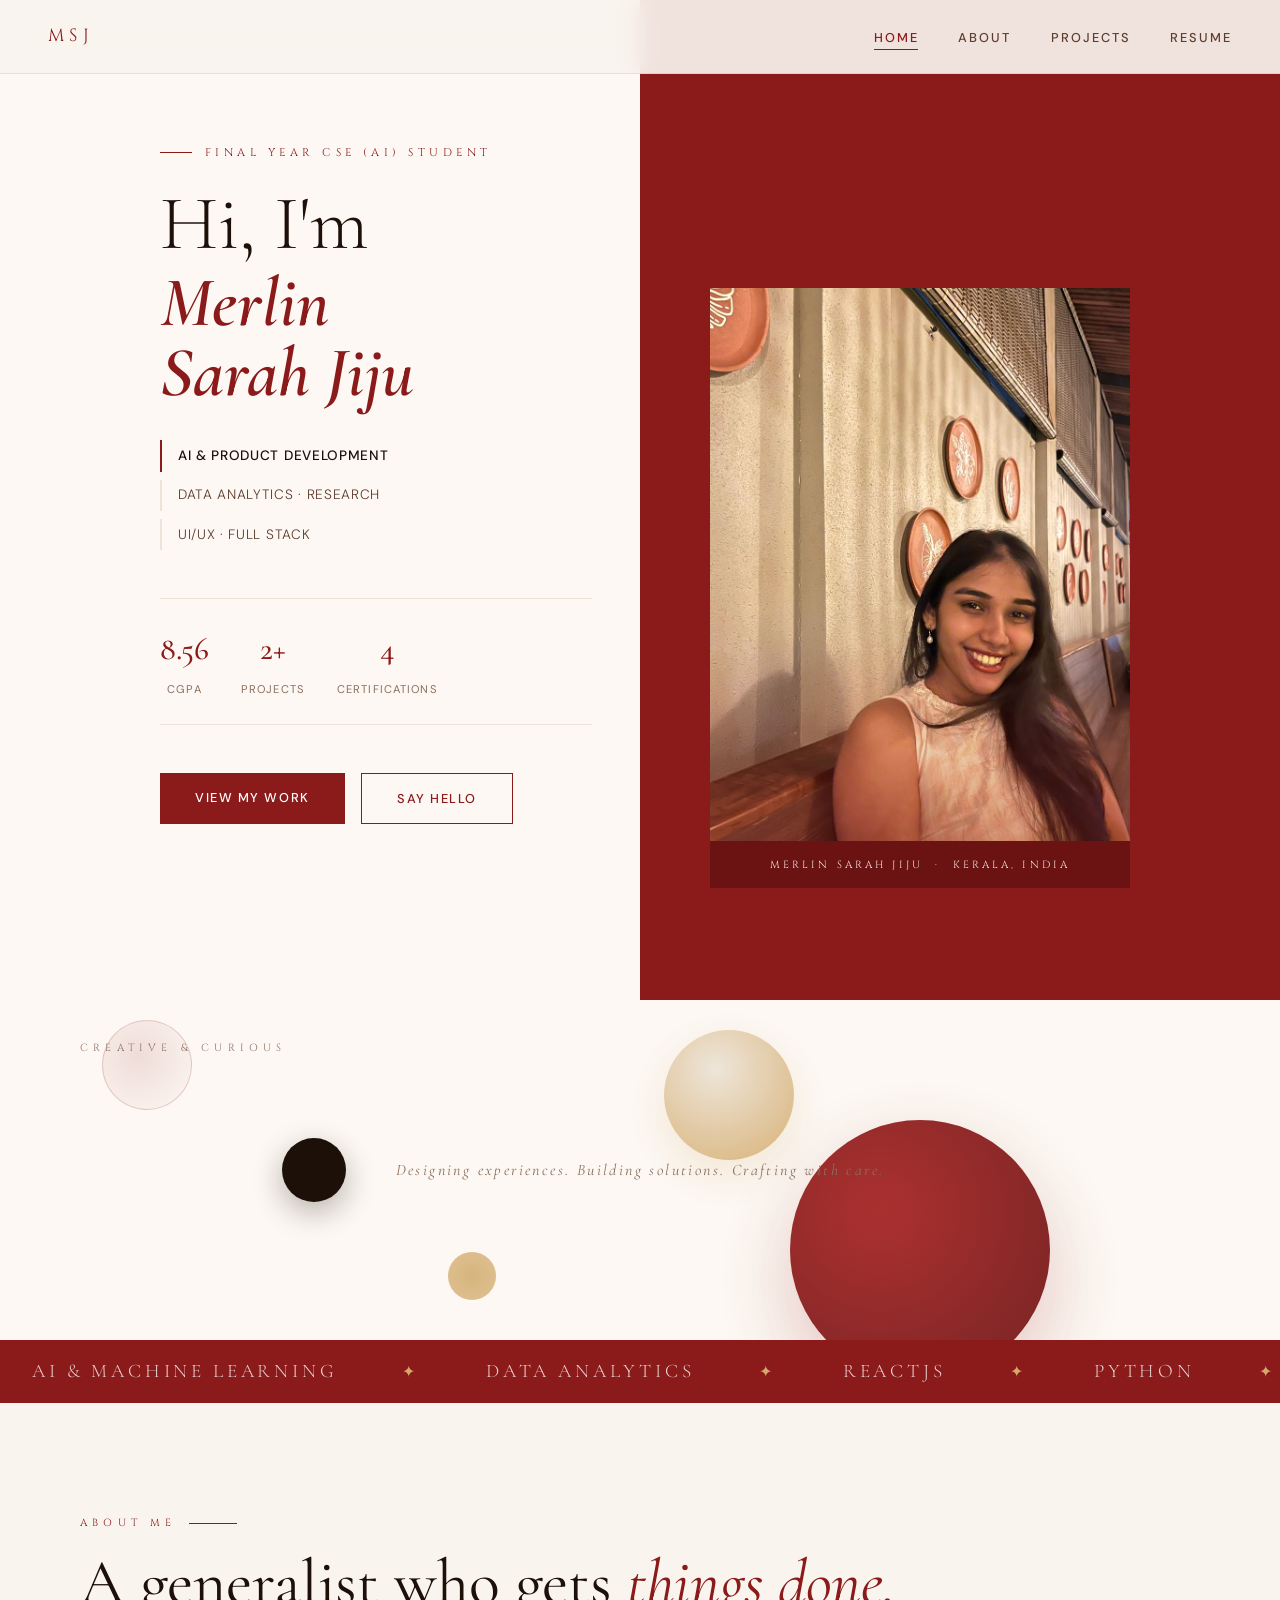
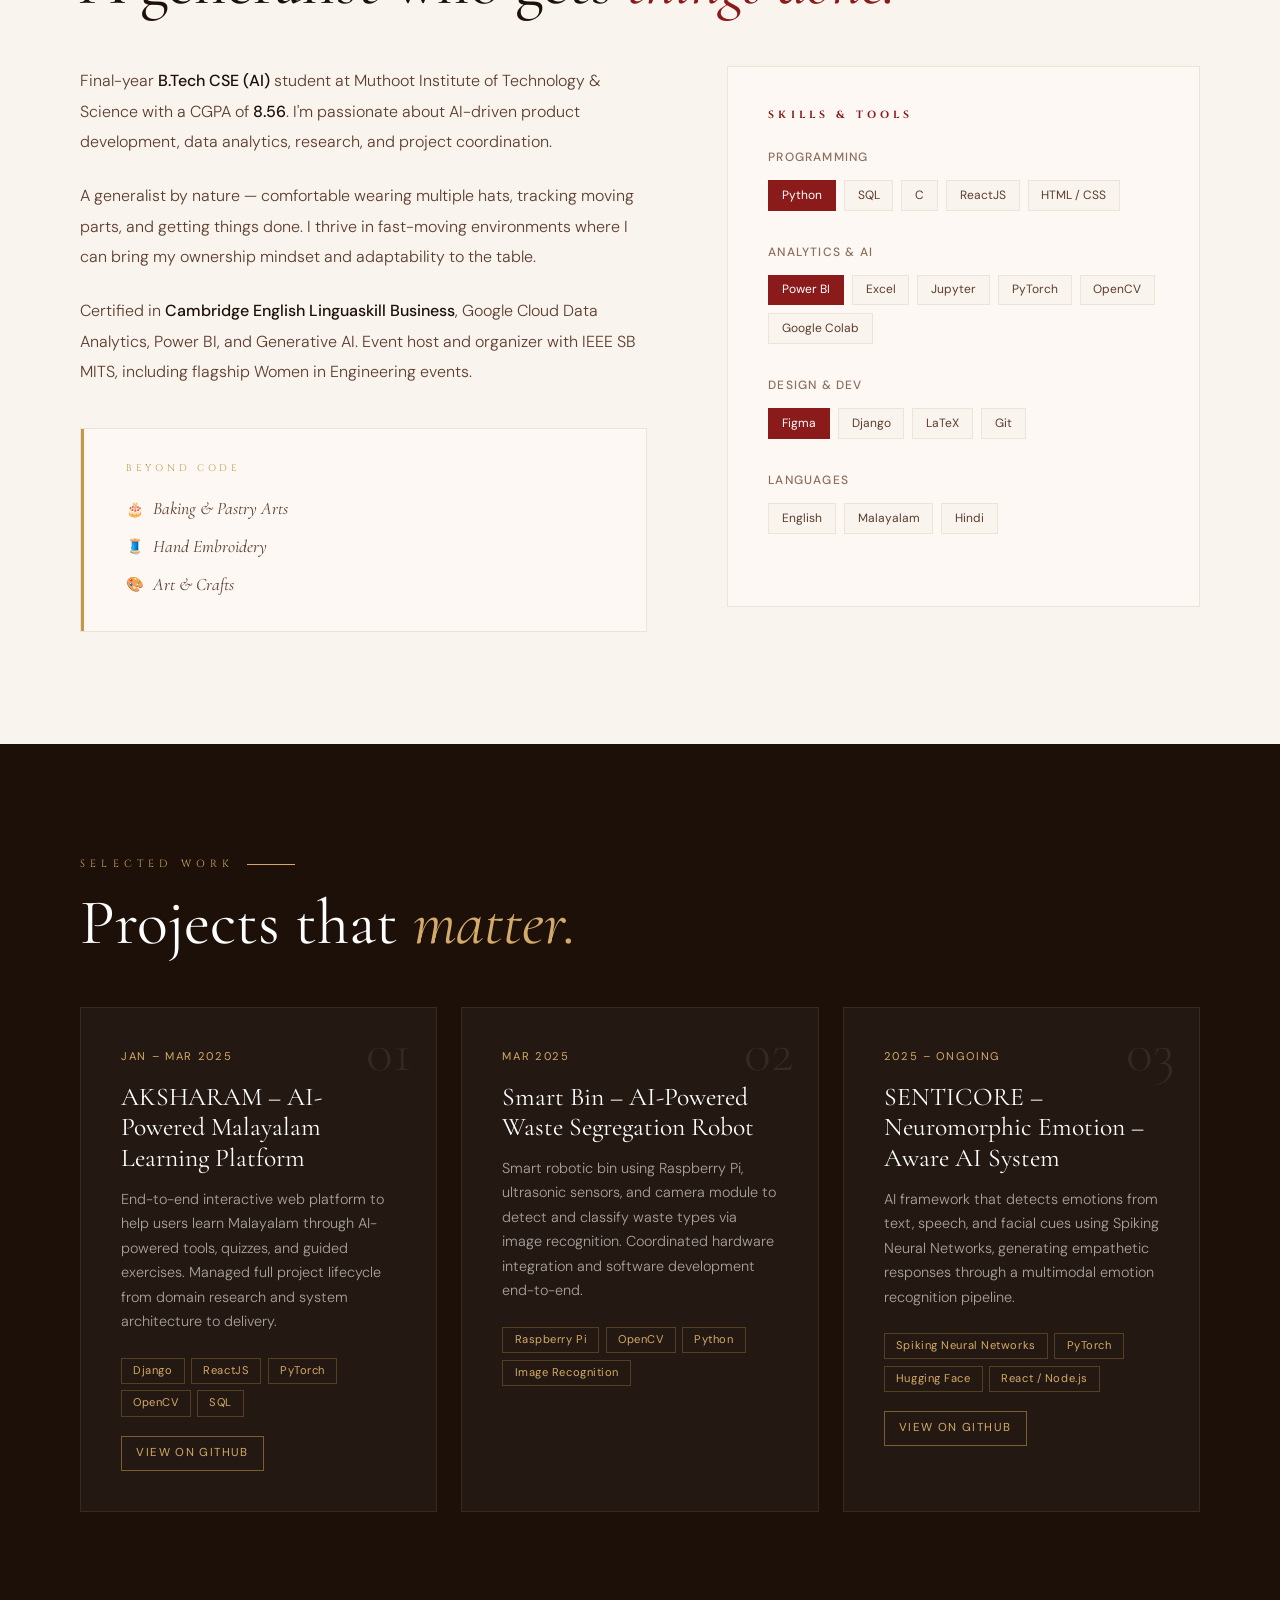
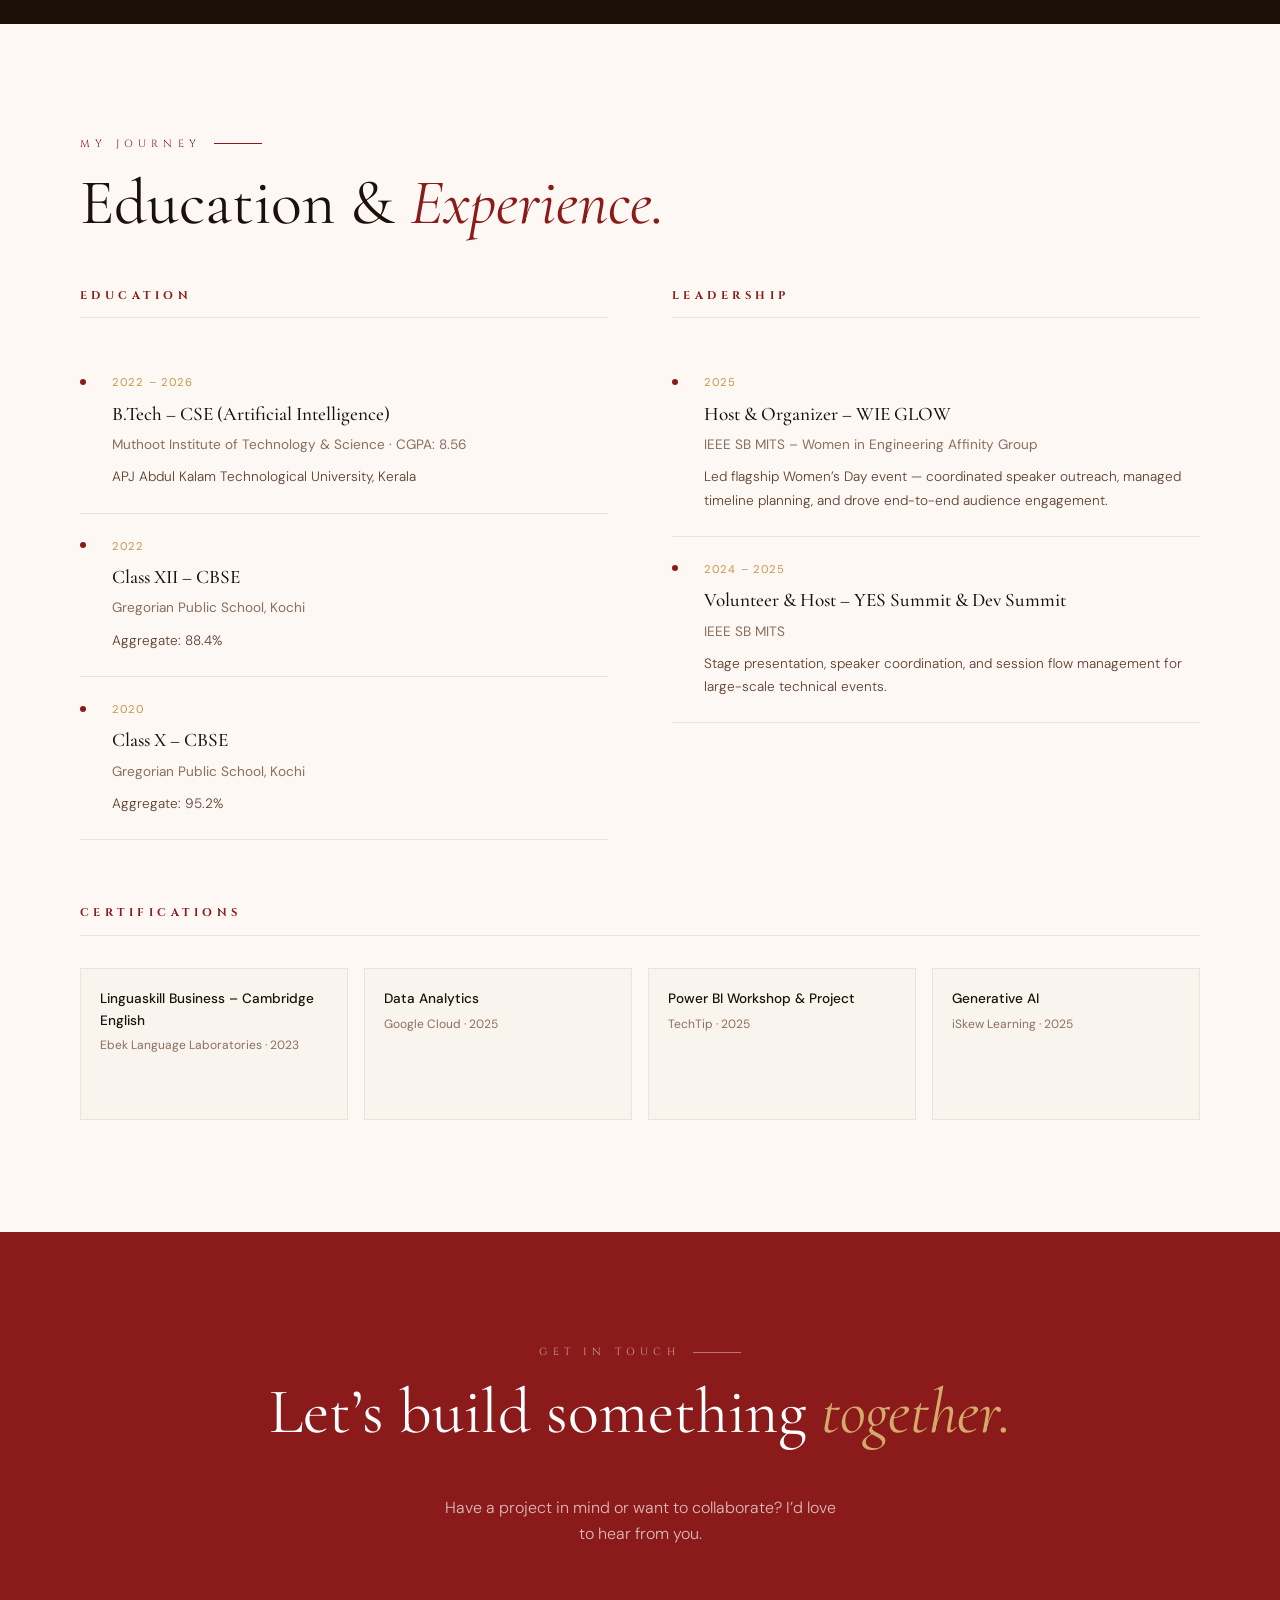
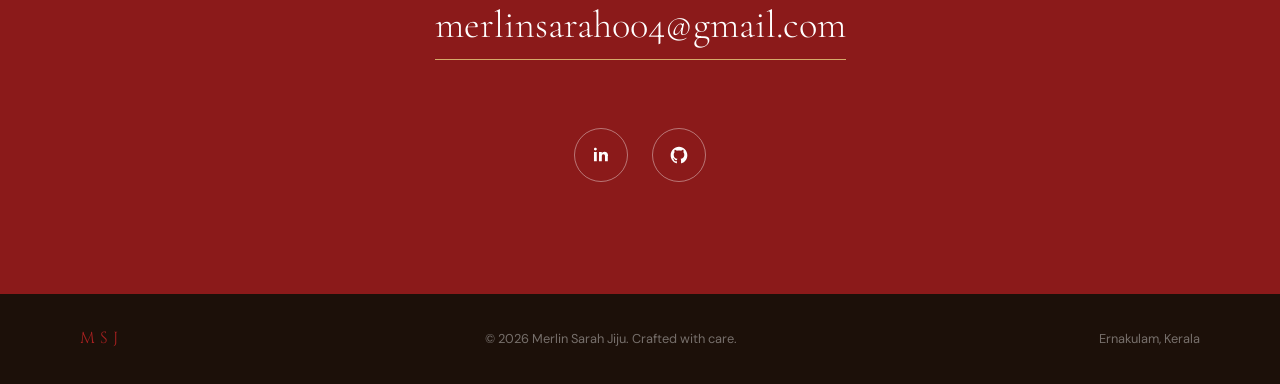
==== commit 3bb4729b: "Revise Project 3 details in index.html Updated project details for Project 3, changing the period an" ====
--- a/merlin-portfolio/index.html
+++ b/merlin-portfolio/index.html
@@ -23,8 +23,9 @@
         <ul class="nav-links">
             <li><a href="#home">Home</a></li>
             <li><a href="#about">About</a></li>
+            <li><a href="#projects">Projects</a></li>
             <li><a href="#resume">Resume</a></li>
-            <li><a href="#projects">Projects</a></li>
+            
         </ul>
     </nav>
 
@@ -271,18 +272,18 @@
             <!-- Project 3 -->
             <div class="project-card reveal reveal-delay-2">
                 <div class="project-num">03</div>
-                <div class="project-period">2024 &ndash; 2025</div>
-                <h3 class="project-title">WIE GLOW &ndash; Women&rsquo;s Day Event Host &amp; Organizer</h3>
+                <div class="project-period">2025 &ndash; Ongoing</div>
+                <h3 class="project-title">SENTICORE &ndash; Neuromorphic Emotion &ndash; Aware AI System</h3>
                 <p class="project-desc">
-                    Hosted and organized the flagship Women&rsquo;s Day event at MITS under IEEE WIE.
-                    Coordinated speaker outreach, managed timeline planning, and drove end-to-end
-                    audience engagement for a large on-campus audience.
+                    AI framework that detects emotions from text, speech, and facial cues using Spiking Neural Networks, generating empathetic responses through a multimodal emotion recognition pipeline.
                 </p>
                 <div class="project-tech">
-                    <span class="tech-chip">Event Management</span>
-                    <span class="tech-chip">Leadership</span>
-                    <span class="tech-chip">Communication</span>
-                </div>
+                    <span class="tech-chip">Spiking Neural Networks</span>
+                    <span class="tech-chip">PyTorch</span>
+                    <span class="tech-chip">Hugging Face</span>
+                    <span class="tech-chip">React / Node.js</span>
+                </div>
+                <a href="https://github.com/merlinn004/Main-Project" class="project-link" target="_blank" rel="noopener">View on GitHub</a>
             </div>
 
         </div>
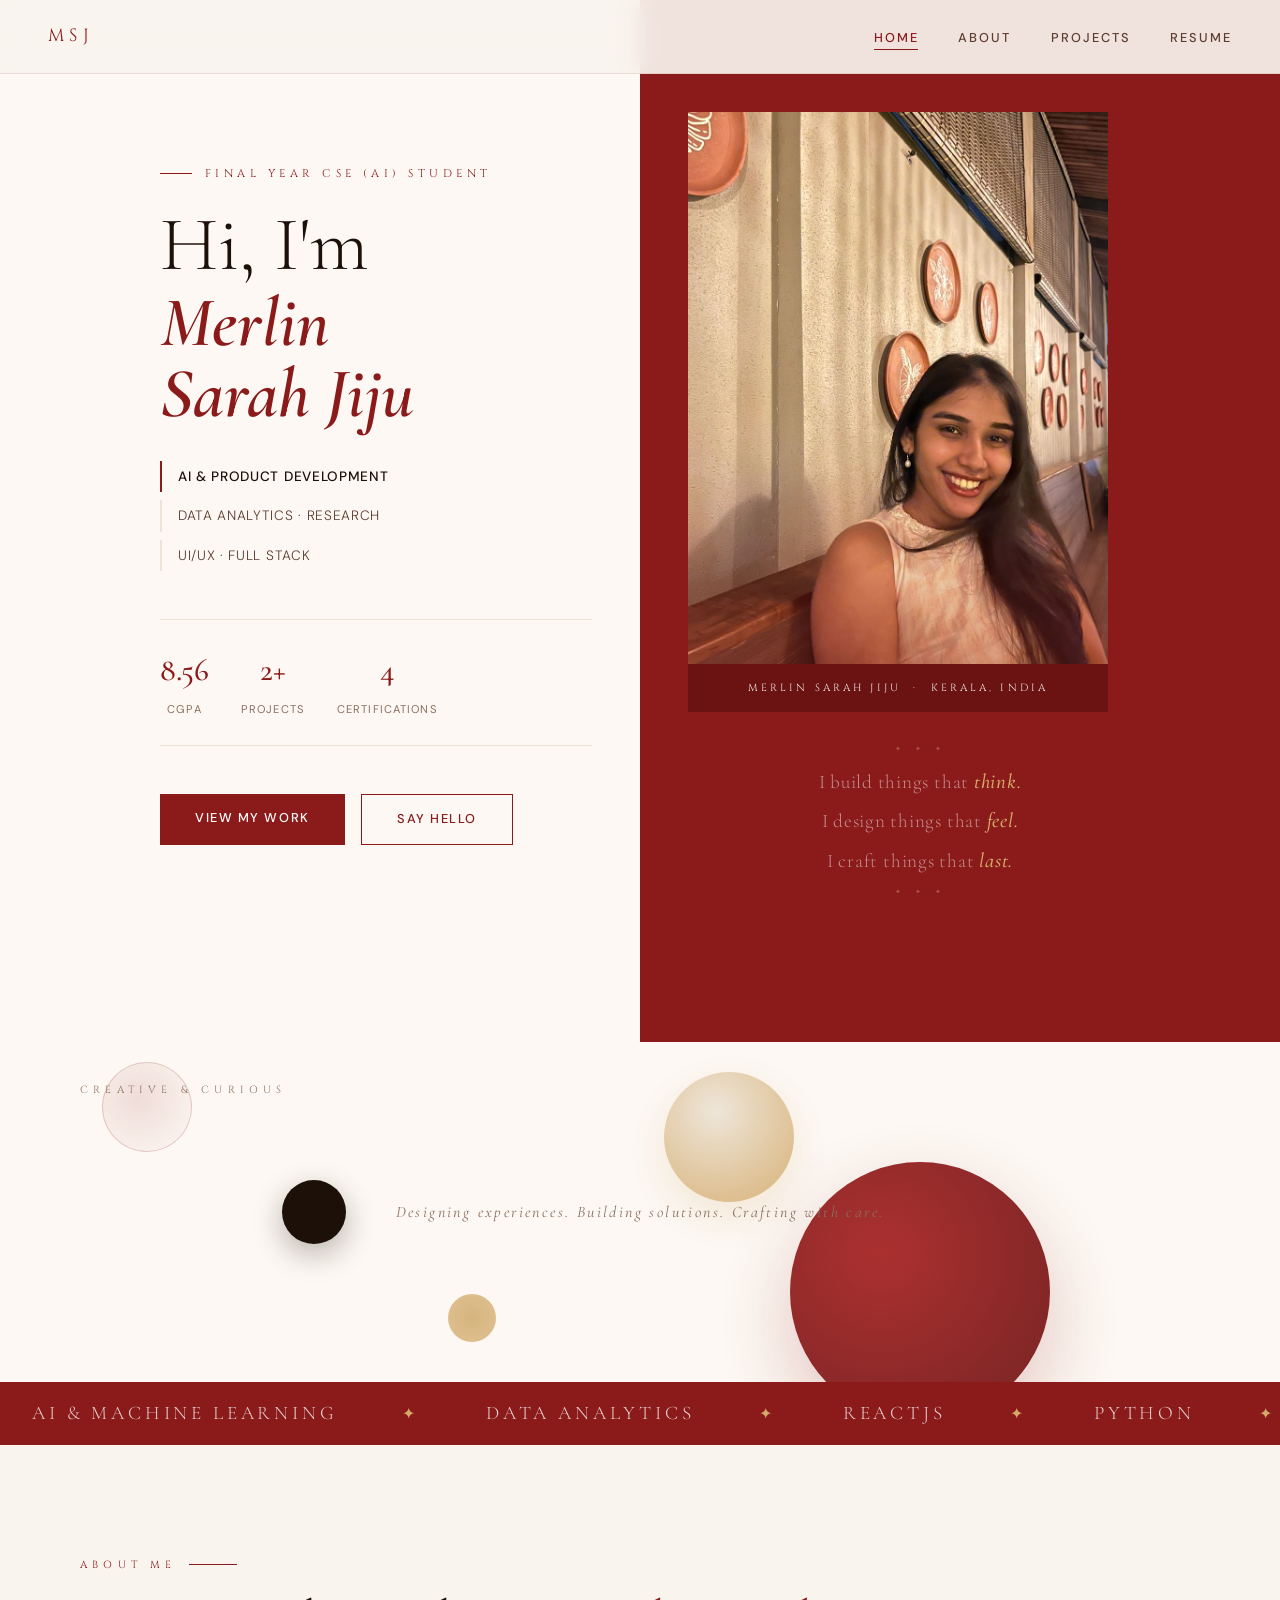
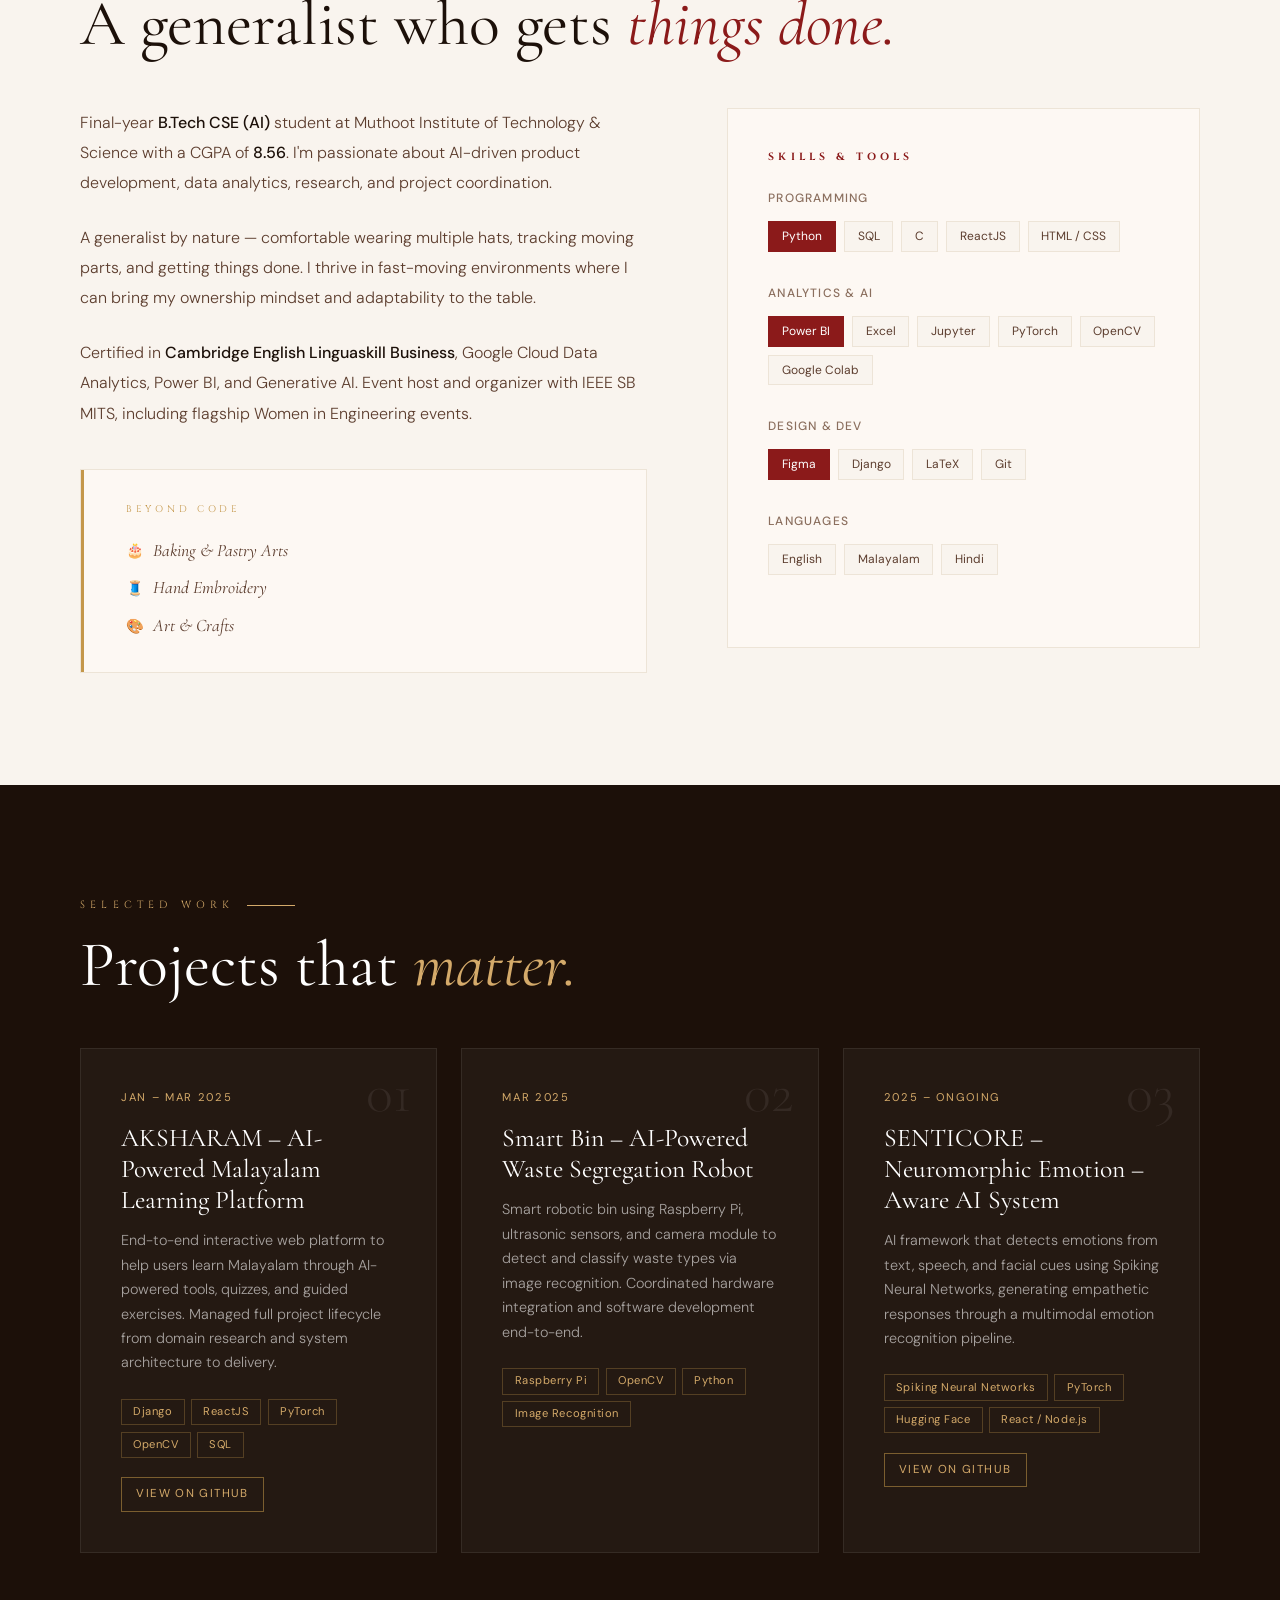
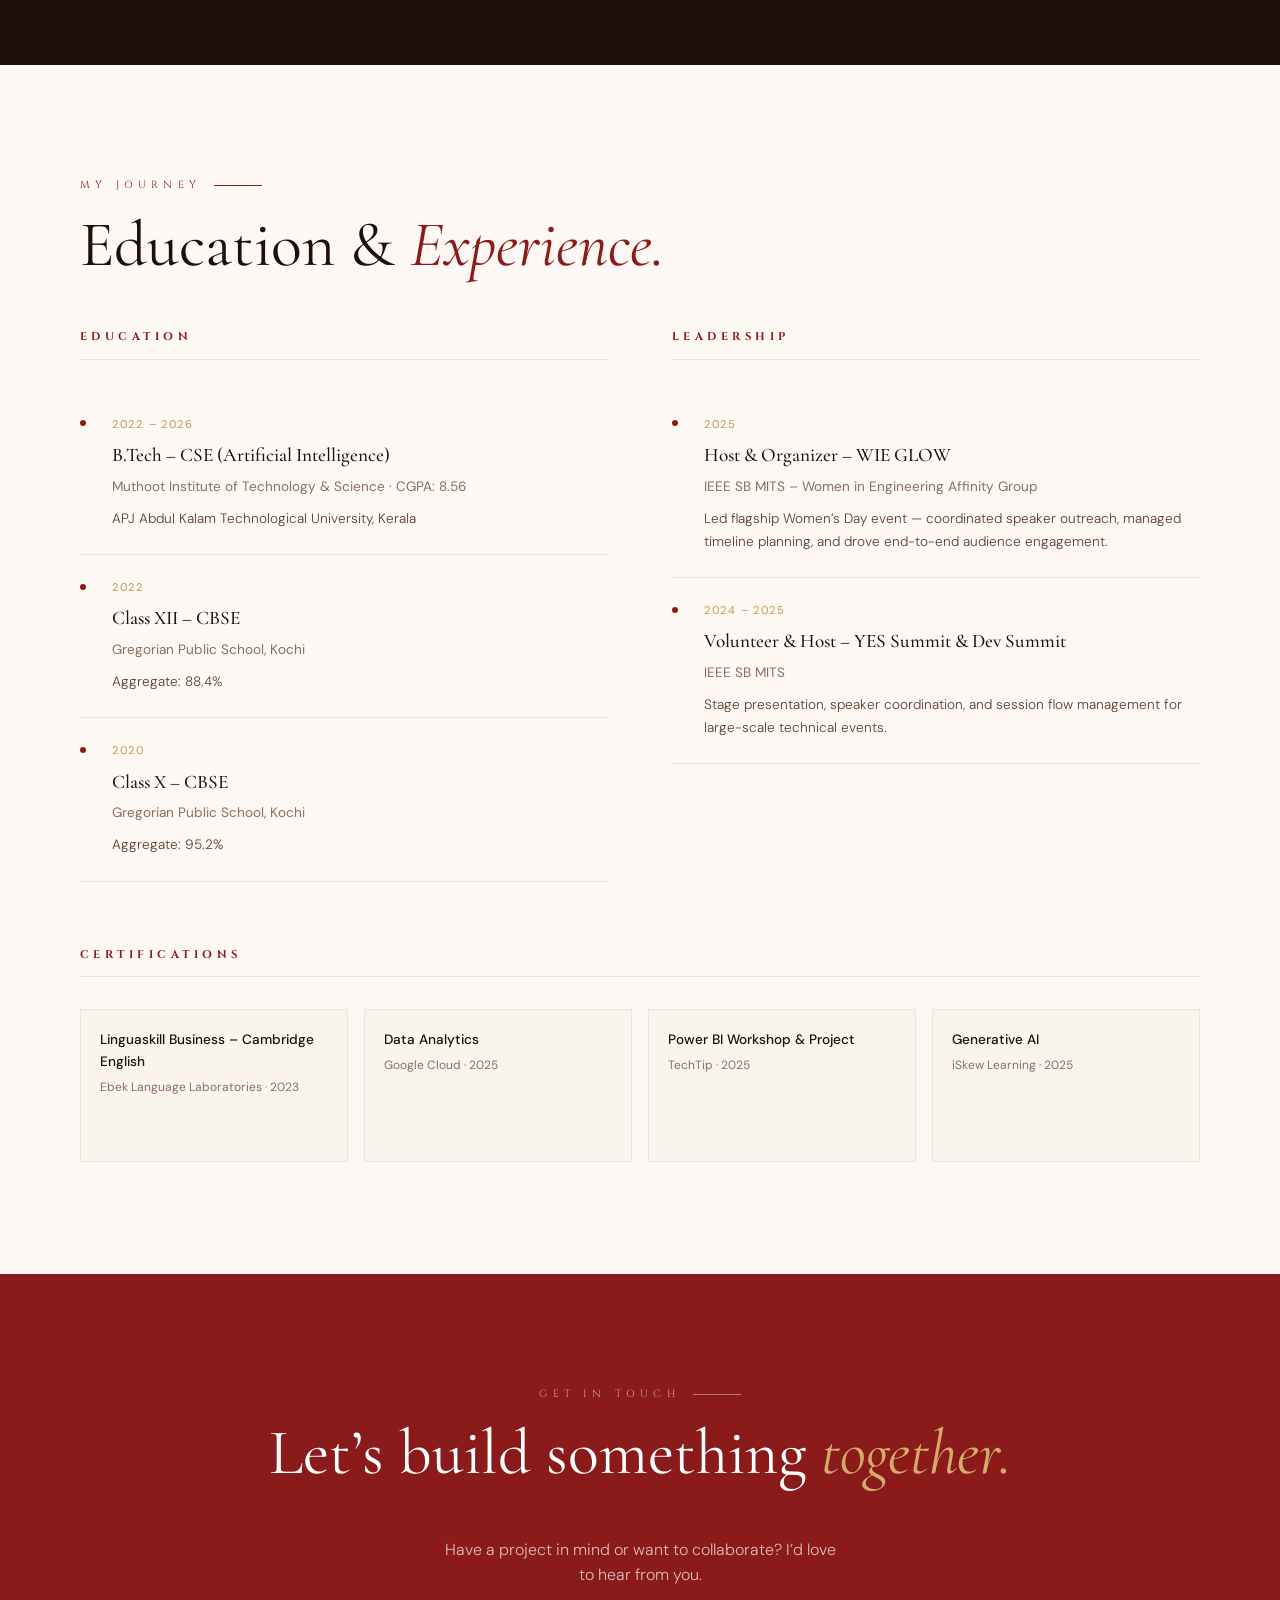
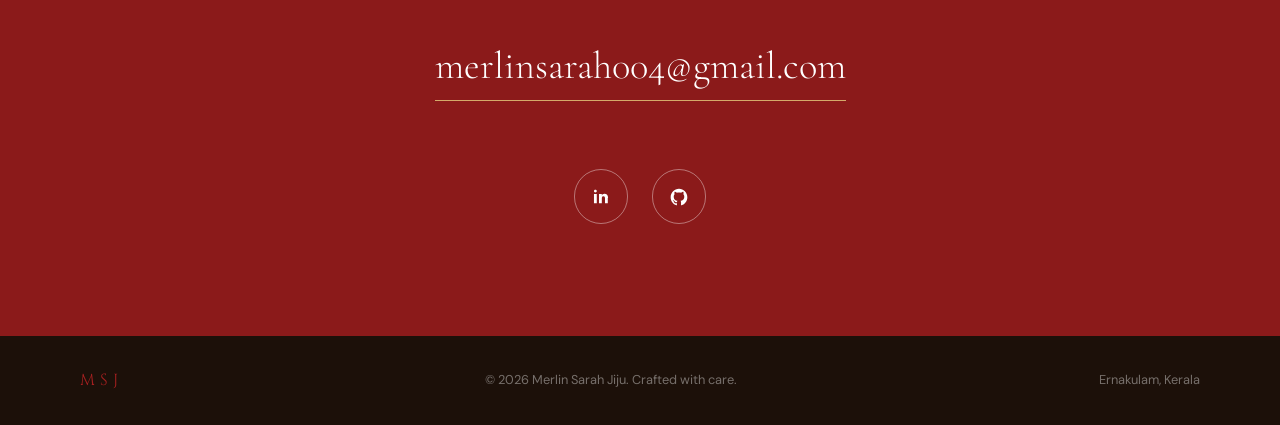
==== commit 266cf383: "Add manifesto section to index.html" ====
--- a/merlin-portfolio/index.html
+++ b/merlin-portfolio/index.html
@@ -77,7 +77,16 @@
                     <div class="photo-caption">Merlin Sarah Jiju &nbsp;&middot;&nbsp; Kerala, India</div>
                 </div>
             </div>
-        </div>
+            <!-- ✦ Manifesto ✦ -->
+            <div class="manifesto">
+                <div class="manifesto-ornament">&#10022;&nbsp;&nbsp;&#10022;&nbsp;&nbsp;&#10022;</div>
+                <p class="manifesto-line manifesto-line-1">I build things that <em>think.</em></p>
+                <p class="manifesto-line manifesto-line-2">I design things that <em>feel.</em></p>
+                <p class="manifesto-line manifesto-line-3">I craft things that <em>last.</em></p>
+                <div class="manifesto-ornament">&#10022;&nbsp;&nbsp;&#10022;&nbsp;&nbsp;&#10022;</div>
+            </div>
+        </div>
+        
 
     </section>
 
--- a/merlin-portfolio/assets/css/styles.css
+++ b/merlin-portfolio/assets/css/styles.css
@@ -275,8 +275,9 @@
     position: relative;
     z-index: 2;
     display: flex;
-    align-items: flex-end;
-    justify-content: center;
+    flex-direction: column;  
+    align-items: flex-start;      /* image anchors to top */
+    justify-content: center;      /* horizontally centered */
     padding: 2rem 3rem 0;
 }
 
@@ -322,6 +323,49 @@
     letter-spacing: 0.3em;
     text-transform: uppercase;
 }
+/* ── MANIFESTO ── */
+.manifesto {
+    display: flex;
+    flex-direction: column;
+    align-items: center;
+    justify-content: center;
+    flex: 1;
+    gap: 0.8rem;
+    padding: 2rem 1rem;
+    text-align: center;
+    width: 100%; 
+}
+.manifesto-ornament {
+    font-size: 0.42rem;
+    letter-spacing: 0.5em;
+    color: var(--gold-light);
+    opacity: 0.45;
+}
+.manifesto-line {
+    font-family: 'Cormorant Garamond', serif;
+    font-size: 1.2rem;
+    font-weight: 300;
+    color: rgba(255, 255, 255, 0.5);
+    letter-spacing: 0.04em;
+    line-height: 1.3;
+    opacity: 0;
+    transform: translateY(10px);
+    animation: manifestoReveal 0.7s ease forwards;
+}
+.manifesto-line em {
+    font-style: italic;
+    font-weight: 500;
+    color: var(--gold-light);
+    font-size: 1.3rem;
+}
+.manifesto-line-1 { animation-delay: 0.3s; }
+.manifesto-line-2 { animation-delay: 0.6s; }
+.manifesto-line-3 { animation-delay: 0.9s; }
+@keyframes manifestoReveal {
+    to { opacity: 1; transform: translateY(0); }
+}
+
+
 
 /* ── ANIMATED FLOATING ORBS SECTION ── */
 .orbs-section {
@@ -460,7 +504,7 @@
 
 .marquee-track {
     display: inline-block;
-    animation: marquee 20s linear infinite;
+    animation: marquee 40s linear infinite;
 }
 
 .marquee-track span {
@@ -1087,32 +1131,55 @@
         font-size: 0.75rem;
     }
 
-    /* Hero stacks vertically */
+    /* Hero: image on top, text below */
     #home {
         grid-template-columns: 1fr;
         min-height: auto;
-    }
-
+        padding-top: 70px;
+    }
+
+    /* Remove the pseudo-element red panel — we handle bg per-column */
     #home::before {
         display: none;
     }
 
+    /* Image section comes first */
+    .hero-right {
+        order: 1;
+        background: var(--crimson);
+        padding: 2.5rem 2rem 0;
+        display: flex;
+        justify-content: center;
+        align-items: flex-end;       /* image sits at bottom of its crimson block */
+    }
+
+    .photo-container {
+        max-width: 280px;
+        width: 100%;
+    }
+
+    .photo-frame img {
+        width: 100%;
+        height: auto;                /* natural aspect ratio — no more cutoff */
+        max-height: 380px;
+        object-fit: cover;
+        object-position: top center;
+        display: block;
+        /* remove blend-mode on mobile so it stays clear */
+        mix-blend-mode: normal;
+        filter: none;
+    }
+
+    /* Remove the red gradient overlay on mobile — it was causing the translucent red effect */
+    .photo-overlay {
+        display: none;
+    }
+
+    /* Text section comes second */
     .hero-left {
-        padding: 2rem;
-        padding-top: 2rem;
+        order: 2;
+        padding: 2.5rem 2rem;
         background: var(--warm-white);
-        order: 2;
-    }
-
-    .hero-right {
-        background: var(--crimson);
-        padding: 2rem;
-        padding-bottom: 0;
-        order: 1;
-    }
-
-    .photo-frame img {
-        height: 400px;
     }
 
     /* Orbs section smaller on mobile */
@@ -1175,4 +1242,12 @@
     .btn-secondary {
         text-align: center;
     }
-}
+
+    .photo-container {
+        max-width: 220px;
+    }
+
+    .photo-frame img {
+        max-height: 300px;
+    }
+}
